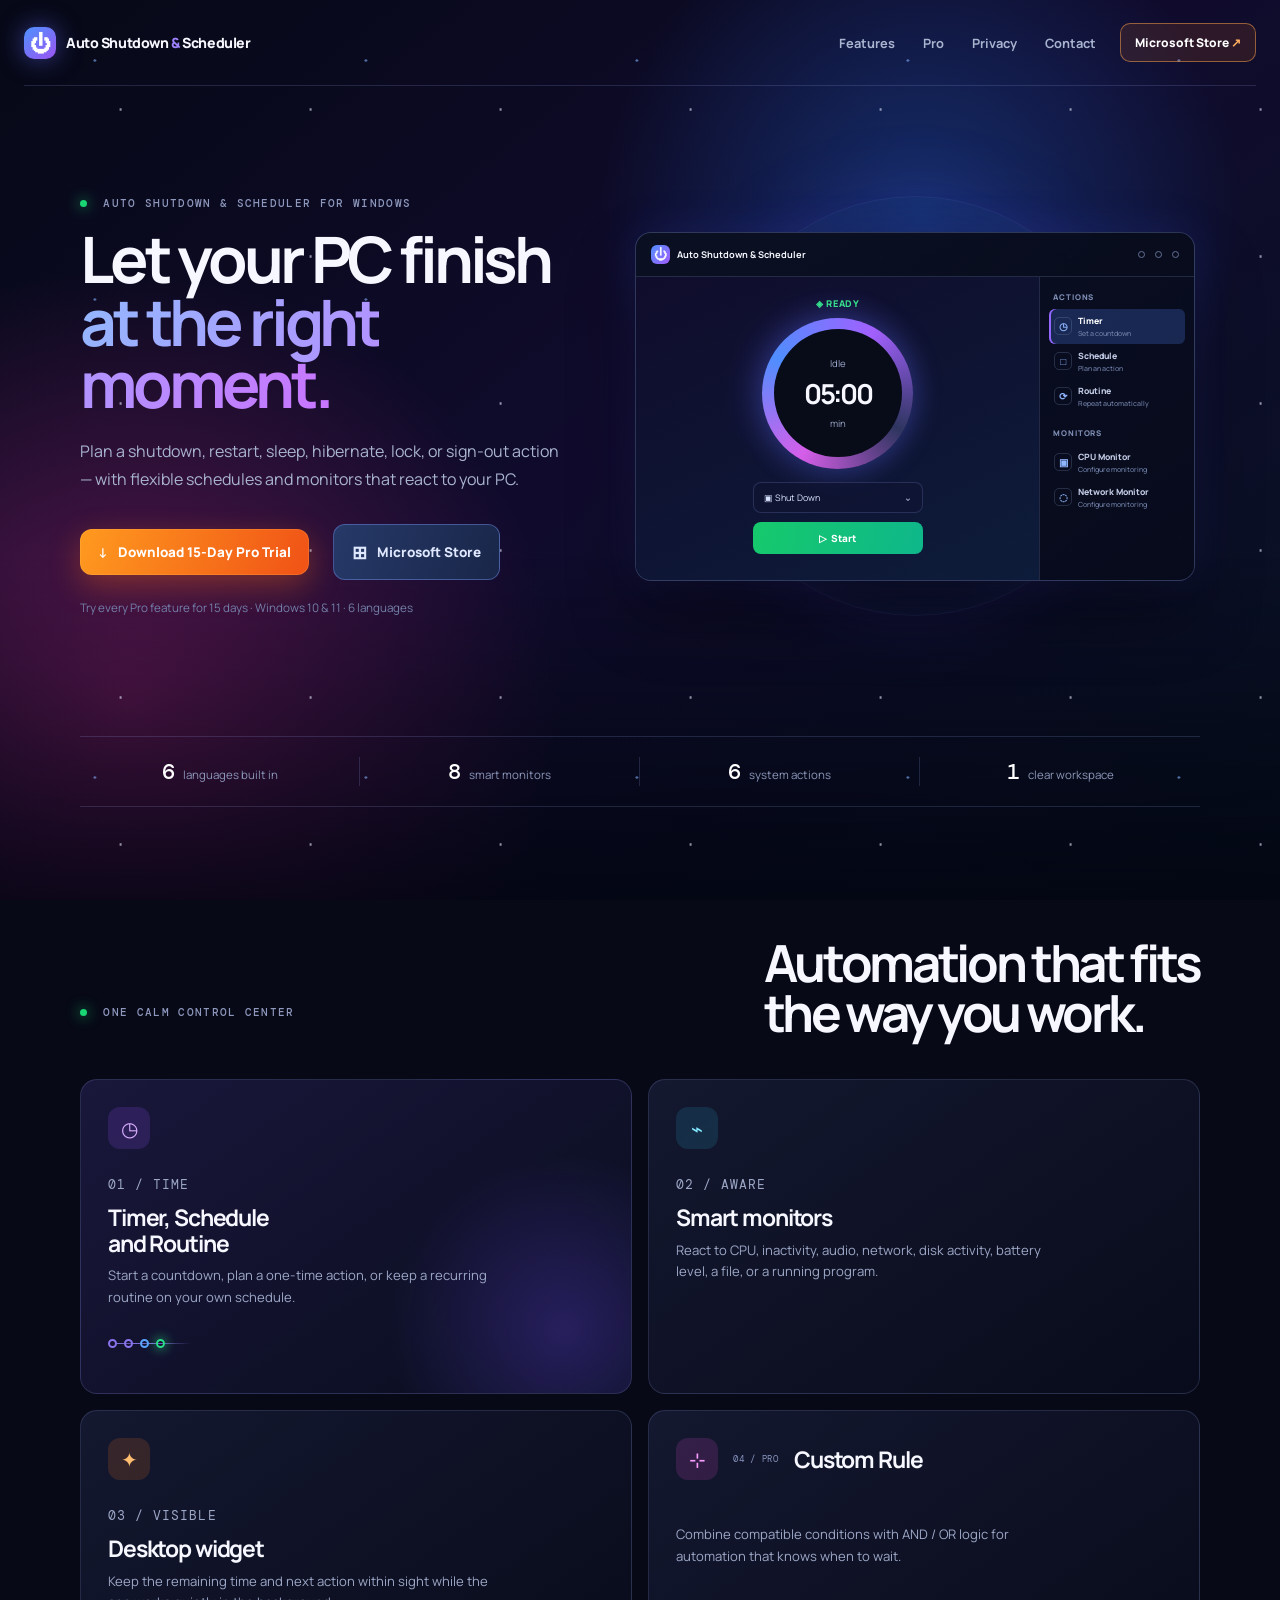
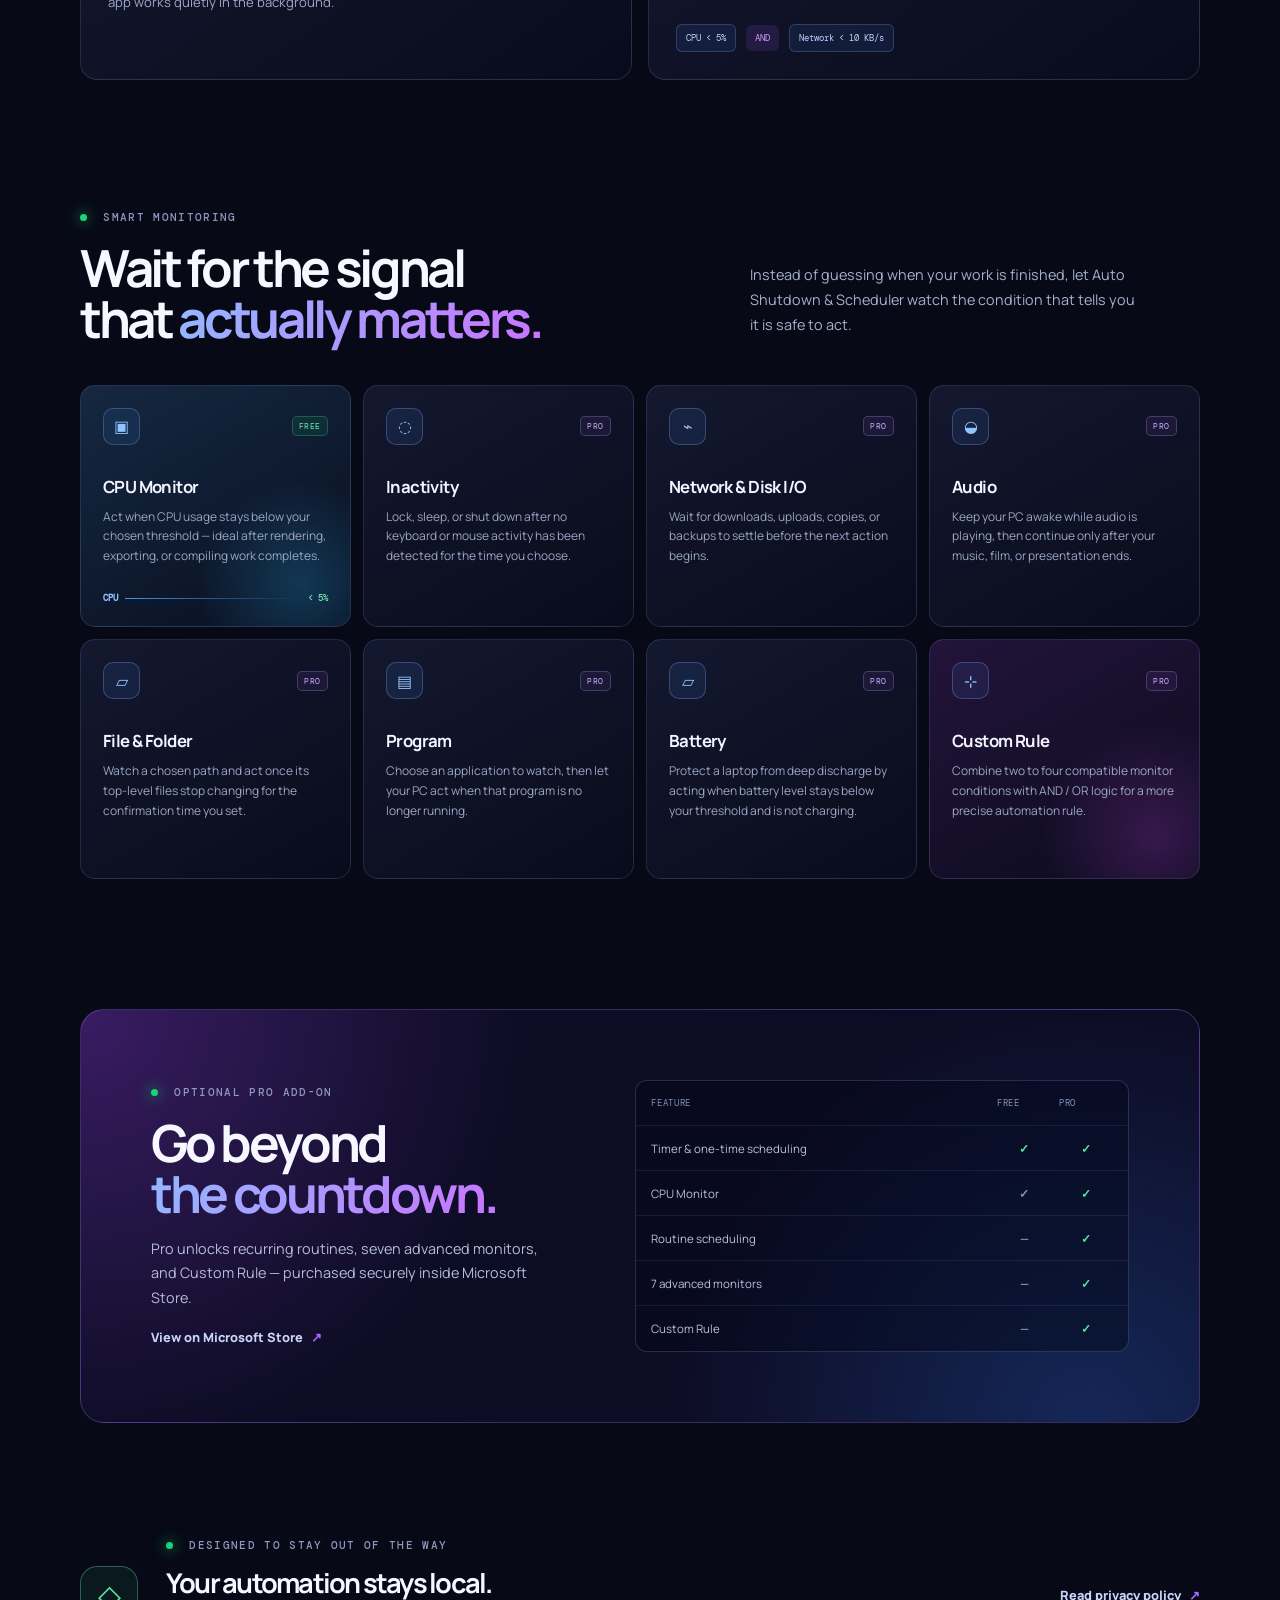
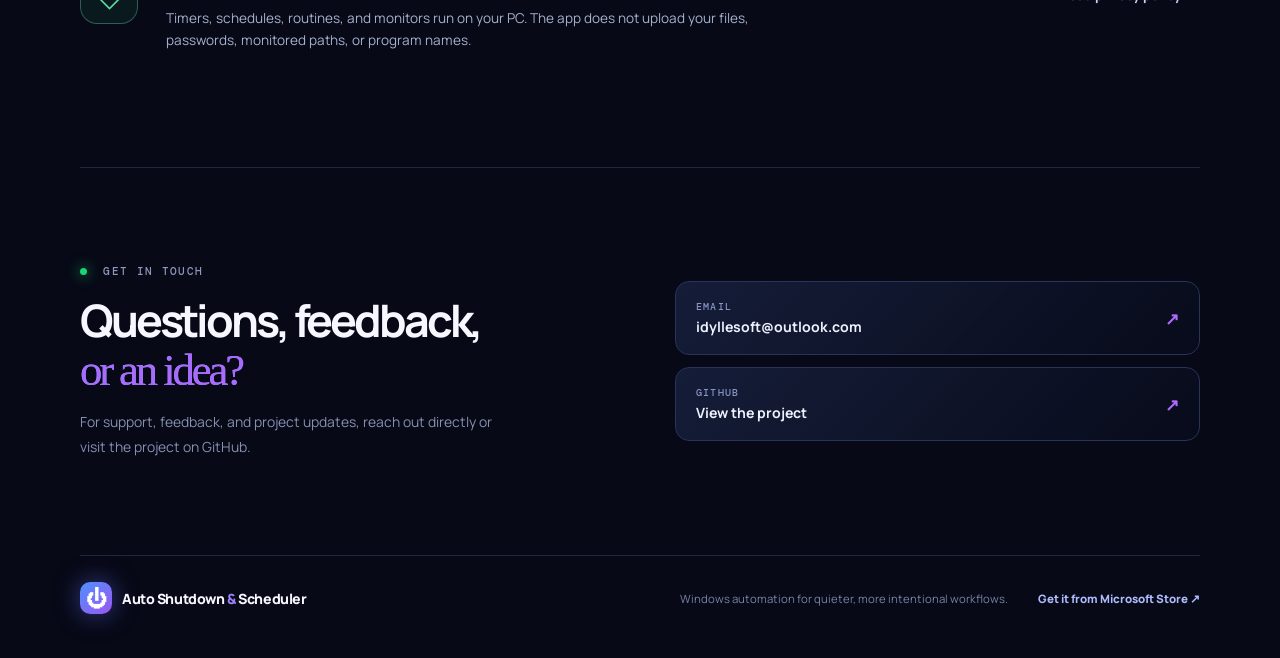
==== docs/index.html @ 1f7bfab1 "Add files via upload" ====
<!doctype html>
<html lang="en">
  <head>
    <meta charset="UTF-8" />
    <meta name="viewport" content="width=device-width, initial-scale=1.0" />
    <meta name="google-site-verification" content="T6RJTB5QpoWvB7gM2WMqPop8pUNdI6C480_Qa3Hides" />
    <meta name="description" content="Schedule shutdown, restart, sleep, hibernate, lock, and sign-out on Windows 10 and 11. Use timers, recurring schedules, smart monitors, and a 15-day Pro trial." />
    <meta name="robots" content="index, follow, max-image-preview:large" />
    <meta name="theme-color" content="#070916" />
    <link rel="canonical" href="https://idyllesoft.github.io/Smart-Auto-Shutdown-Scheduler-for-Windows/" />
    <meta property="og:type" content="website" />
    <meta property="og:url" content="https://idyllesoft.github.io/Smart-Auto-Shutdown-Scheduler-for-Windows/" />
    <meta property="og:site_name" content="Auto Shutdown &amp; Scheduler" />
    <meta property="og:title" content="Auto Shutdown &amp; Scheduler for Windows" />
    <meta property="og:description" content="Timers, schedules, smart monitors, and a desktop countdown widget for Windows 10 and 11." />
    <meta name="twitter:card" content="summary" />
    <meta name="twitter:title" content="Auto Shutdown &amp; Scheduler for Windows" />
    <meta name="twitter:description" content="Timers, schedules, smart monitors, and a desktop countdown widget for Windows 10 and 11." />
    <title>Auto Shutdown &amp; Scheduler for Windows | Shutdown Timer &amp; PC Automation</title>
    <link rel="preconnect" href="https://fonts.googleapis.com" />
    <link rel="preconnect" href="https://fonts.gstatic.com" crossorigin />
    <link href="https://fonts.googleapis.com/css2?family=DM+Mono:wght@400;500&family=Manrope:wght@400;500;600;700;800&display=swap" rel="stylesheet" />
    <link rel="stylesheet" href="styles.css?v=20260904-6" />
    <script type="application/ld+json">
      {
        "@context": "https://schema.org",
        "@type": "SoftwareApplication",
        "name": "Auto Shutdown & Scheduler",
        "applicationCategory": "UtilitiesApplication",
        "operatingSystem": "Windows 10, Windows 11",
        "description": "A Windows automation app for scheduling shutdown, restart, sleep, hibernate, lock, and sign-out with timers, schedules, routines, and smart monitors.",
        "url": "https://idyllesoft.github.io/Smart-Auto-Shutdown-Scheduler-for-Windows/",
        "downloadUrl": "https://apps.microsoft.com/detail/9N622WG5KQGD",
        "offers": {
          "@type": "Offer",
          "price": "0",
          "priceCurrency": "USD",
          "availability": "https://schema.org/InStock"
        },
        "featureList": [
          "Countdown timer and one-time schedules",
          "Recurring routines",
          "CPU, inactivity, audio, network, disk, file, program, and battery monitors",
          "Custom AND/OR automation rules",
          "Desktop countdown widget"
        ]
      }
    </script>
  </head>
  <body>
    <div class="sky" aria-hidden="true"></div>
    <header class="site-header">
      <a class="brand" href="#top" aria-label="Auto Shutdown & Scheduler home">
        <span class="brand-mark">⏻</span>
        <span>Auto Shutdown <em>&amp;</em> Scheduler</span>
      </a>
      <nav aria-label="Primary navigation">
        <a href="#features">Features</a>
        <a href="#pro">Pro</a>
        <a href="#privacy">Privacy</a>
        <a href="#contact">Contact</a>
      </nav>
      <a class="header-store" href="https://apps.microsoft.com/detail/9N622WG5KQGD">Microsoft Store <span>↗</span></a>
    </header>

    <main id="top">
      <section class="hero section-wrap">
        <div class="hero-copy">
          <p class="eyebrow"><span></span> AUTO SHUTDOWN &amp; SCHEDULER FOR WINDOWS</p>
          <h1>Let your PC finish<br /><i>at the right moment.</i></h1>
          <p class="hero-lede">Plan a shutdown, restart, sleep, hibernate, lock, or sign-out action — with flexible schedules and monitors that react to your PC.</p>
          <div class="hero-actions">
            <a class="button button-trial" href="https://github.com/IdylleSoft/Smart-Auto-Shutdown-Scheduler-for-Windows/releases/download/Trial/Smart-Auto-Shutdown-Scheduler-Trial-Setup.exe"><b>↓</b> Download 15-Day Pro Trial</a>
            <a class="button button-store" href="https://apps.microsoft.com/detail/9N622WG5KQGD"><b>⊞</b> Microsoft Store</a>
          </div>
          <p class="microcopy">Try every Pro feature for 15 days · Windows 10 &amp; 11 · 6 languages</p>
        </div>

        <div class="product-stage" aria-label="Application preview">
          <div class="orbit orbit-one"></div>
          <div class="orbit orbit-two"></div>
          <div class="app-window">
            <div class="window-topbar">
              <div class="window-brand"><span>⏻</span><b>Auto Shutdown &amp; Scheduler</b></div>
              <div class="window-controls"><i></i><i></i><i></i></div>
            </div>
            <div class="app-content">
              <div class="app-main">
                <p class="app-state">◈ READY</p>
                <div class="timer-ring">
                  <div>
                    <span>Idle</span>
                    <strong>05:00</strong>
                    <small>min</small>
                  </div>
                </div>
                <div class="timer-select"><span>▣ Shut Down</span><b>⌄</b></div>
                <button class="start-button" type="button">▷&nbsp; Start</button>
              </div>
              <aside class="app-side">
                <p>ACTIONS</p>
                <div class="side-item active"><b>◷</b><span>Timer<small>Set a countdown</small></span></div>
                <div class="side-item"><b>□</b><span>Schedule<small>Plan an action</small></span></div>
                <div class="side-item"><b>⟳</b><span>Routine<small>Repeat automatically</small></span></div>
                <p class="monitor-label">MONITORS</p>
                <div class="side-item"><b>▣</b><span>CPU Monitor<small>Configure monitoring</small></span></div>
                <div class="side-item"><b>◌</b><span>Network Monitor<small>Configure monitoring</small></span></div>
              </aside>
            </div>
          </div>
        </div>
      </section>

      <section class="trust-row section-wrap" aria-label="Product highlights">
        <div><b>6</b><span>languages built in</span></div>
        <div><b>8</b><span>smart monitors</span></div>
        <div><b>6</b><span>system actions</span></div>
        <div><b>1</b><span>clear workspace</span></div>
      </section>

      <section id="features" class="features section-wrap">
        <div class="section-heading">
          <p class="eyebrow"><span></span> ONE CALM CONTROL CENTER</p>
          <h2>Automation that fits<br />the way you work.</h2>
        </div>
        <div class="feature-grid">
          <article class="feature-card feature-wide">
            <div class="feature-icon violet">◷</div>
            <p class="card-index">01 / TIME</p>
            <h3>Timer, Schedule<br />and Routine</h3>
            <p>Start a countdown, plan a one-time action, or keep a recurring routine on your own schedule.</p>
            <div class="mini-timeline"><i></i><i></i><i></i><i></i></div>
          </article>
          <article class="feature-card">
            <div class="feature-icon cyan">⌁</div>
            <p class="card-index">02 / AWARE</p>
            <h3>Smart monitors</h3>
            <p>React to CPU, inactivity, audio, network, disk activity, battery level, a file, or a running program.</p>
          </article>
          <article class="feature-card">
            <div class="feature-icon orange">✦</div>
            <p class="card-index">03 / VISIBLE</p>
            <h3>Desktop widget</h3>
            <p>Keep the remaining time and next action within sight while the app works quietly in the background.</p>
          </article>
          <article class="feature-card feature-rule">
            <div>
              <div class="feature-icon pink">⊹</div>
              <p class="card-index">04 / PRO</p>
              <h3>Custom Rule</h3>
            </div>
            <p>Combine compatible conditions with AND / OR logic for automation that knows when to wait.</p>
            <div class="logic-line"><span>CPU &lt; 5%</span><b>AND</b><span>Network &lt; 10 KB/s</span></div>
          </article>
        </div>
      </section>

      <section class="monitor-section section-wrap">
        <div class="monitor-heading">
          <div>
            <p class="eyebrow"><span></span> SMART MONITORING</p>
            <h2>Wait for the signal<br />that <i>actually matters.</i></h2>
          </div>
          <p>Instead of guessing when your work is finished, let Auto Shutdown &amp; Scheduler watch the condition that tells you it is safe to act.</p>
        </div>
        <div class="monitor-grid">
          <article class="monitor-card cpu-card">
            <div class="monitor-card-top"><span class="monitor-icon">▣</span><span class="availability free">FREE</span></div>
            <h3>CPU Monitor</h3>
            <p>Act when CPU usage stays below your chosen threshold — ideal after rendering, exporting, or compiling work completes.</p>
            <div class="metric-line"><b>CPU</b><span></span><strong>&lt; 5%</strong></div>
          </article>
          <article class="monitor-card">
            <div class="monitor-card-top"><span class="monitor-icon">◌</span><span class="availability">PRO</span></div>
            <h3>Inactivity</h3>
            <p>Lock, sleep, or shut down after no keyboard or mouse activity has been detected for the time you choose.</p>
          </article>
          <article class="monitor-card">
            <div class="monitor-card-top"><span class="monitor-icon">⌁</span><span class="availability">PRO</span></div>
            <h3>Network &amp; Disk I/O</h3>
            <p>Wait for downloads, uploads, copies, or backups to settle before the next action begins.</p>
          </article>
          <article class="monitor-card">
            <div class="monitor-card-top"><span class="monitor-icon">◒</span><span class="availability">PRO</span></div>
            <h3>Audio</h3>
            <p>Keep your PC awake while audio is playing, then continue only after your music, film, or presentation ends.</p>
          </article>
          <article class="monitor-card">
            <div class="monitor-card-top"><span class="monitor-icon">▱</span><span class="availability">PRO</span></div>
            <h3>File &amp; Folder</h3>
            <p>Watch a chosen path and act once its top-level files stop changing for the confirmation time you set.</p>
          </article>
          <article class="monitor-card">
            <div class="monitor-card-top"><span class="monitor-icon">▤</span><span class="availability">PRO</span></div>
            <h3>Program</h3>
            <p>Choose an application to watch, then let your PC act when that program is no longer running.</p>
          </article>
          <article class="monitor-card">
            <div class="monitor-card-top"><span class="monitor-icon">▱</span><span class="availability">PRO</span></div>
            <h3>Battery</h3>
            <p>Protect a laptop from deep discharge by acting when battery level stays below your threshold and is not charging.</p>
          </article>
          <article class="monitor-card rule-monitor-card">
            <div class="monitor-card-top"><span class="monitor-icon">⊹</span><span class="availability">PRO</span></div>
            <h3>Custom Rule</h3>
            <p>Combine two to four compatible monitor conditions with AND / OR logic for a more precise automation rule.</p>
          </article>
        </div>
      </section>

      <section id="pro" class="pro-section section-wrap">
        <div class="pro-copy">
          <p class="eyebrow"><span></span> OPTIONAL PRO ADD-ON</p>
          <h2>Go beyond<br /><i>the countdown.</i></h2>
          <p>Pro unlocks recurring routines, seven advanced monitors, and Custom Rule — purchased securely inside Microsoft Store.</p>
          <a class="text-link" href="https://apps.microsoft.com/detail/9N622WG5KQGD">View on Microsoft Store <span>↗</span></a>
        </div>
        <div class="comparison-card">
          <div class="comparison-head"><span>FEATURE</span><span>FREE</span><span>PRO</span></div>
          <div><span>Timer &amp; one-time scheduling</span><b>✓</b><b>✓</b></div>
          <div><span>CPU Monitor</span><b>✓</b><b>✓</b></div>
          <div><span>Routine scheduling</span><b>—</b><b>✓</b></div>
          <div><span>7 advanced monitors</span><b>—</b><b>✓</b></div>
          <div><span>Custom Rule</span><b>—</b><b>✓</b></div>
        </div>
      </section>

      <section id="privacy" class="privacy section-wrap">
        <div class="privacy-icon">◇</div>
        <div>
          <p class="eyebrow"><span></span> DESIGNED TO STAY OUT OF THE WAY</p>
          <h2>Your automation stays local.</h2>
          <p>Timers, schedules, routines, and monitors run on your PC. The app does not upload your files, passwords, monitored paths, or program names.</p>
        </div>
        <a class="text-link" href="https://idyllesoft.github.io/IdylleSoft-Privacy/Shutdown&amp;Scheduler_privacy-policy.html">Read privacy policy <span>↗</span></a>
      </section>

      <section id="contact" class="contact-section section-wrap">
        <div>
          <p class="eyebrow"><span></span> GET IN TOUCH</p>
          <h2>Questions, feedback,<br /><i>or an idea?</i></h2>
          <p>For support, feedback, and project updates, reach out directly or visit the project on GitHub.</p>
        </div>
        <div class="contact-links">
          <a href="mailto:idyllesoft@outlook.com"><span>EMAIL</span><strong>idyllesoft@outlook.com</strong><b>↗</b></a>
          <a href="https://github.com/idyllesoft/Smart-Auto-Shutdown-Scheduler-for-Windows" target="_blank" rel="noreferrer"><span>GITHUB</span><strong>View the project</strong><b>↗</b></a>
        </div>
      </section>
    </main>

    <footer class="site-footer section-wrap">
      <a class="brand" href="#top"><span class="brand-mark">⏻</span><span>Auto Shutdown <em>&amp;</em> Scheduler</span></a>
      <p>Windows automation for quieter, more intentional workflows.</p>
      <a href="https://apps.microsoft.com/detail/9N622WG5KQGD">Get it from Microsoft Store ↗</a>
    </footer>
  </body>
</html>
---- docs/styles.css ----
:root {
  --ink: #070916;
  --panel: rgba(17, 23, 43, .78);
  --line: rgba(167, 184, 255, .17);
  --text: #f6f7ff;
  --muted: #a9b4d0;
  --blue: #4b8cff;
  --violet: #9e58ff;
  --orange: #ff7b13;
  --green: #19d573;
}

* { box-sizing: border-box; }
html { scroll-behavior: smooth; }
body {
  min-width: 320px;
  margin: 0;
  overflow-x: hidden;
  color: var(--text);
  background: var(--ink);
  font-family: Manrope, Arial, sans-serif;
}

.sky, .sky::before, .sky::after { position: fixed; inset: 0; pointer-events: none; }
.sky { z-index: -2; background: radial-gradient(circle at 72% 24%, #152e6c 0, transparent 28%), radial-gradient(circle at 10% 78%, #5a174f 0, transparent 32%), linear-gradient(142deg, #070918 4%, #100b2d 49%, #071221 100%); }
.sky::before { content: ""; opacity: .6; background-image: radial-gradient(circle, #e8ecff 0 1px, transparent 1.5px), radial-gradient(circle, #84b2ff 0 1px, transparent 1.5px); background-position: 2vw 4vh, 18vw 20vh; background-size: 190px 147px, 271px 239px; }
.sky::after { content: ""; z-index: -1; background: linear-gradient(180deg, transparent 62%, rgba(2, 4, 15, .78) 100%); }

.section-wrap { width: min(1120px, calc(100% - 48px)); margin-inline: auto; }
.site-header { width: min(1250px, calc(100% - 48px)); height: 86px; margin: auto; display: flex; align-items: center; justify-content: space-between; gap: 24px; border-bottom: 1px solid var(--line); }
.brand { display: inline-flex; align-items: center; gap: 10px; color: var(--text); text-decoration: none; font-size: .88rem; font-weight: 800; letter-spacing: -.03em; white-space: nowrap; }
.brand em { color: #9f82ff; font-style: normal; }
.brand-mark { display: grid; width: 32px; height: 32px; place-items: center; border-radius: 10px; font-size: 1.3rem; color: white; background: linear-gradient(140deg, #4e91ff, #9b55f2); box-shadow: 0 0 24px rgba(104, 109, 255, .5); }
nav { display: flex; gap: 28px; margin-left: auto; }
nav a { color: var(--muted); text-decoration: none; font-size: .8rem; font-weight: 700; }
nav a:hover { color: var(--text); }
.header-store { padding: 10px 14px; color: #fff; border: 1px solid rgba(255, 166, 74, .5); border-radius: 10px; background: rgba(255, 123, 19, .12); text-decoration: none; font-size: .75rem; font-weight: 800; }
.header-store span { color: #ffae61; }

.hero { min-height: 650px; display: grid; grid-template-columns: 1fr 1.12fr; align-items: center; gap: 42px; padding: 72px 0 82px; }
.eyebrow { margin: 0 0 18px; color: #8e98bd; font-family: "DM Mono", monospace; font-size: .69rem; font-weight: 500; letter-spacing: .12em; }
.eyebrow span { display: inline-block; width: 7px; height: 7px; margin-right: 8px; border-radius: 50%; background: var(--green); box-shadow: 0 0 14px var(--green); }
h1, h2, h3, p { margin-top: 0; }
h1, h2 { margin-bottom: 21px; font-size: clamp(2.7rem, 5vw, 4.65rem); line-height: .98; letter-spacing: -.065em; }
h1 i, h2 i { background: linear-gradient(115deg, #93b8ff, #c974ff); -webkit-background-clip: text; color: transparent; font-style: normal; }
.hero-lede { max-width: 480px; color: var(--muted); font-size: 1rem; line-height: 1.75; }
.hero-actions { display: flex; align-items: center; gap: 24px; margin-top: 31px; }
.button { display: inline-flex; align-items: center; gap: 10px; padding: 14px 18px; border-radius: 12px; text-decoration: none; font-size: .84rem; font-weight: 800; transition: transform .2s ease, box-shadow .2s ease; }
.button-store { color: #dfe8ff; border: 1px solid rgba(126, 157, 255, .4); background: linear-gradient(110deg, #263968, #192649); }
.button-store:hover { transform: translateY(-2px); box-shadow: 0 14px 35px rgba(74, 111, 230, .28); }
.button-trial { color: #fff; background: linear-gradient(110deg, #ff9a1f, #f05216); box-shadow: 0 10px 30px rgba(255, 105, 14, .34), 0 0 0 1px rgba(255, 198, 98, .18) inset; }
.button-trial:hover { transform: translateY(-2px); box-shadow: 0 15px 40px rgba(255, 99, 12, .48), 0 0 22px rgba(255, 173, 43, .25); }
.button-store b { font-size: 1.15rem; }
.text-link { color: #cad4fb; text-decoration: none; font-size: .8rem; font-weight: 800; }
.text-link span { display: inline-block; margin-left: 5px; color: #a76bff; transition: transform .2s ease; }.text-link:hover span { transform: translate(3px, 2px); }
.microcopy { margin: 20px 0 0; color: #7480a9; font-size: .73rem; }

.product-stage { position: relative; min-height: 430px; display: grid; place-items: center; }
.orbit { position: absolute; width: 420px; height: 420px; border: 1px solid rgba(123, 121, 255, .15); border-radius: 50%; }.orbit-one { box-shadow: inset 0 0 70px rgba(92, 131, 255, .12), 0 0 80px rgba(86, 69, 225, .16); }.orbit-two { width: 330px; height: 330px; border-color: rgba(213, 96, 255, .13); transform: rotate(45deg); }
.app-window { position: relative; z-index: 1; width: min(100%, 560px); overflow: hidden; border: 1px solid rgba(153, 174, 255, .25); border-radius: 16px; background: linear-gradient(145deg, rgba(18, 24, 48, .97), rgba(8, 12, 28, .94)); box-shadow: 0 34px 65px rgba(0,0,0,.42), 0 0 45px rgba(79, 94, 255, .16); }
.window-topbar { height: 44px; display: flex; align-items: center; justify-content: space-between; padding: 0 15px; border-bottom: 1px solid var(--line); background: rgba(4, 7, 19, .45); }.window-brand { display: flex; align-items: center; gap: 7px; font-size: .58rem; }.window-brand span { display: grid; place-items: center; width: 19px; height: 19px; border-radius: 6px; background: linear-gradient(130deg, #518fff, #a25cff); font-size: .85rem; }.window-controls { display: flex; gap: 10px; }.window-controls i { width: 7px; height: 7px; border: 1px solid #647095; border-radius: 50%; }
.app-content { display: grid; grid-template-columns: 1fr 155px; min-height: 303px; }.app-main { position: relative; display: flex; flex-direction: column; align-items: center; padding: 20px; background: radial-gradient(circle at 48% 37%, rgba(76, 76, 192, .32), transparent 37%), linear-gradient(155deg, #100c2c, #0d1c3a); }.app-state { margin-bottom: 8px; color: #36e889; font-size: .58rem; font-weight: 800; letter-spacing: .07em; }.timer-ring { display: grid; width: 151px; height: 151px; place-items: center; border-radius: 50%; background: conic-gradient(from 210deg, #d55ee9, #4f8eff, #a260ff, #2e355f, #d55ee9); box-shadow: 0 0 29px rgba(92, 108, 255, .36); }.timer-ring > div { display: flex; width: 128px; height: 128px; flex-direction: column; align-items: center; justify-content: center; border-radius: 50%; background: #080b18; }.timer-ring span, .timer-ring small { color: #9ca8c9; font-size: .6rem; }.timer-ring strong { margin: 5px 0; font-size: 1.72rem; letter-spacing: -.08em; }.timer-select { width: 170px; display: flex; justify-content: space-between; margin-top: 13px; padding: 8px 10px; border: 1px solid rgba(155, 173, 255, .18); border-radius: 8px; color: #d9e4ff; background: rgba(16, 20, 51, .72); font-size: .56rem; }.timer-select b { color: #8f99bc; }.start-button { width: 170px; margin-top: 9px; padding: 9px; border: 0; border-radius: 8px; color: white; background: linear-gradient(100deg, #16c96c, #0fb78a); font: 800 .62rem Manrope; }
.app-side { padding: 15px 9px; border-left: 1px solid var(--line); background: rgba(8, 11, 27, .6); }.app-side > p { margin: 0 4px 7px; color: #8190b7; font-size: .49rem; font-weight: 800; letter-spacing: .11em; }.side-item { display: flex; align-items: center; gap: 6px; padding: 6px 5px; border-radius: 6px; color: #c2cbe6; font-size: .54rem; }.side-item.active { color: #fff; background: rgba(62, 105, 198, .31); box-shadow: inset 2px 0 #9366ff; }.side-item > b { display: grid; width: 18px; height: 18px; place-items: center; border: 1px solid rgba(145, 162, 208, .22); border-radius: 5px; color: #8eb5ff; font-size: .62rem; }.side-item span { display: flex; flex-direction: column; font-weight: 800; }.side-item small { margin-top: 1px; color: #7080a8; font-size: .44rem; font-weight: 500; }.monitor-label { margin-top: 14px !important; }

.trust-row { display: grid; grid-template-columns: repeat(4, 1fr); padding: 20px 0; border-block: 1px solid var(--line); }.trust-row div { display: flex; align-items: baseline; justify-content: center; gap: 8px; border-right: 1px solid var(--line); }.trust-row div:last-child { border: 0; }.trust-row b { color: #fff; font: 500 1.4rem "DM Mono"; }.trust-row span { color: #8c97b9; font-size: .72rem; }

.features { padding: 130px 0; }.section-heading { display: flex; align-items: end; justify-content: space-between; margin-bottom: 42px; }.section-heading h2 { margin: 0; font-size: clamp(2.3rem, 4vw, 3.75rem); }.feature-grid { display: grid; grid-template-columns: repeat(2, 1fr); gap: 16px; }.feature-card { min-height: 270px; padding: 27px; border: 1px solid var(--line); border-radius: 17px; background: linear-gradient(145deg, rgba(25, 29, 56, .77), rgba(10, 13, 30, .62)); }.feature-wide { min-height: 315px; background: radial-gradient(circle at 88% 80%, rgba(89, 65, 207, .34), transparent 32%), linear-gradient(145deg, rgba(28, 25, 64, .89), rgba(11, 15, 34, .7)); }.feature-icon { display: grid; width: 42px; height: 42px; place-items: center; margin-bottom: 25px; border-radius: 12px; font-size: 1.22rem; }.violet { color: #d9b0ff; background: rgba(156, 82, 255, .17); }.cyan { color: #82e9ff; background: rgba(44, 199, 240, .13); }.orange { color: #ffbd70; background: rgba(255, 125, 30, .15); }.pink { color: #f99cff; background: rgba(235, 80, 214, .15); }.card-index { margin-bottom: 9px; color: #8694bd; font: .58rem "DM Mono"; letter-spacing: .08em; }.feature-card h3 { margin-bottom: 9px; font-size: 1.43rem; line-height: 1.12; letter-spacing: -.05em; }.feature-card > p { max-width: 390px; color: #9da8c7; font-size: .82rem; line-height: 1.65; }.mini-timeline { display: flex; align-items: center; gap: 7px; margin-top: 30px; }.mini-timeline i { display: block; width: 9px; height: 9px; border: 2px solid #8a74ed; border-radius: 50%; }.mini-timeline i:not(:last-child)::after { display: block; width: 42px; height: 1px; margin-left: 7px; margin-top: 2px; background: linear-gradient(90deg, #7f72de, transparent); content: ""; }.mini-timeline i:nth-child(3) { border-color: #5aa3ff; }.mini-timeline i:last-child { border-color: #29df8a; box-shadow: 0 0 12px #29df8a; }.feature-rule { min-height: 222px; display: flex; flex-direction: column; justify-content: space-between; }.feature-rule > div:first-child { display: flex; align-items: center; gap: 15px; }.feature-rule .feature-icon { margin: 0; }.feature-rule .card-index, .feature-rule h3 { margin: 0; }.logic-line { display: flex; gap: 10px; flex-wrap: wrap; align-items: center; }.logic-line span, .logic-line b { padding: 7px 9px; border-radius: 6px; font: .55rem "DM Mono"; }.logic-line span { border: 1px solid rgba(132, 178, 255, .24); color: #b9d4ff; background: rgba(47, 84, 154, .18); }.logic-line b { color: #cc9eff; background: rgba(137, 74, 207, .17); }

.monitor-section { padding: 0 0 130px; }.monitor-heading { display: grid; grid-template-columns: 1fr .75fr; gap: 70px; align-items: end; margin-bottom: 42px; }.monitor-heading h2 { margin-bottom: 0; font-size: clamp(2.3rem, 4vw, 3.75rem); }.monitor-heading > p { max-width: 390px; margin: 0 0 5px; color: #a7b1cc; font-size: .9rem; line-height: 1.75; }.monitor-grid { display: grid; grid-template-columns: repeat(4, 1fr); gap: 12px; }.monitor-card { min-height: 240px; padding: 22px; border: 1px solid rgba(165, 182, 255, .16); border-radius: 15px; background: linear-gradient(150deg, rgba(25, 31, 58, .72), rgba(10, 13, 30, .62)); transition: border-color .2s ease, transform .2s ease, background .2s ease; }.monitor-card:hover { border-color: rgba(123, 160, 255, .48); transform: translateY(-3px); background: linear-gradient(150deg, rgba(31, 40, 78, .86), rgba(11, 15, 36, .7)); }.cpu-card { background: radial-gradient(circle at 82% 83%, rgba(39, 177, 239, .23), transparent 35%), linear-gradient(150deg, rgba(23, 46, 72, .85), rgba(10, 17, 35, .78)); }.rule-monitor-card { background: radial-gradient(circle at 84% 83%, rgba(204, 71, 235, .21), transparent 38%), linear-gradient(150deg, rgba(45, 23, 69, .76), rgba(12, 12, 32, .75)); }.monitor-card-top { display: flex; align-items: center; justify-content: space-between; margin-bottom: 30px; }.monitor-icon { display: grid; width: 37px; height: 37px; place-items: center; border: 1px solid rgba(143, 180, 255, .28); border-radius: 10px; color: #91c5ff; background: rgba(52, 100, 172, .16); font-size: 1rem; }.availability { padding: 4px 6px; border: 1px solid rgba(190, 157, 255, .26); border-radius: 5px; color: #cfadff; background: rgba(151, 90, 218, .1); font: .49rem "DM Mono"; letter-spacing: .07em; }.availability.free { border-color: rgba(67, 232, 151, .26); color: #72ecae; background: rgba(23, 192, 105, .1); }.monitor-card h3 { margin-bottom: 9px; color: #f2f5ff; font-size: 1.05rem; letter-spacing: -.035em; }.monitor-card p { margin: 0; color: #9ba7c5; font-size: .75rem; line-height: 1.65; }.metric-line { display: flex; align-items: center; gap: 7px; margin-top: 26px; color: #92bfff; font: .56rem "DM Mono"; }.metric-line span { height: 1px; flex: 1; background: linear-gradient(90deg, #3c97ec, transparent); }.metric-line strong { color: #72eeb1; font-weight: 500; }

.pro-section { display: grid; grid-template-columns: .9fr 1.1fr; gap: 80px; align-items: center; padding: 70px 70px; border: 1px solid rgba(185, 147, 255, .25); border-radius: 24px; background: radial-gradient(circle at 0 0, rgba(150, 63, 231, .32), transparent 37%), radial-gradient(circle at 90% 100%, rgba(38, 102, 207, .3), transparent 38%), rgba(17, 15, 44, .72); }.pro-copy h2 { margin-bottom: 19px; font-size: clamp(2.4rem, 4vw, 4rem); }.pro-copy > p:not(.eyebrow) { max-width: 405px; color: #b4bdd7; line-height: 1.7; font-size: .9rem; }.comparison-card { overflow: hidden; border: 1px solid rgba(189, 204, 255, .18); border-radius: 12px; background: rgba(4, 8, 25, .45); }.comparison-card > div { display: grid; grid-template-columns: 1fr 54px 54px; gap: 8px; align-items: center; min-height: 45px; padding: 0 15px; border-bottom: 1px solid rgba(173, 189, 255, .1); color: #b8c2df; font-size: .72rem; }.comparison-card > div:last-child { border: 0; }.comparison-head { color: #8490b9 !important; font: .55rem "DM Mono" !important; letter-spacing: .08em; }.comparison-card b { color: #54e7a0; text-align: center; }.comparison-card b:nth-child(2) { color: #8792b5; }.comparison-card div:nth-child(2) b:nth-child(2) { color: #54e7a0; }

.privacy { display: grid; grid-template-columns: auto 1fr auto; align-items: center; gap: 28px; padding: 115px 0; }.privacy-icon { display: grid; width: 58px; height: 58px; place-items: center; border: 1px solid rgba(116, 224, 182, .35); border-radius: 17px; color: #58e7a2; font-size: 1.9rem; background: rgba(38, 164, 110, .1); }.privacy h2 { margin-bottom: 10px; font-size: 1.7rem; }.privacy p:not(.eyebrow) { max-width: 640px; margin: 0; color: #a6b1cd; font-size: .85rem; line-height: 1.65; }
.contact-section { display: grid; grid-template-columns: 1fr 1fr; align-items: center; gap: 70px; padding: 96px 0; border-top: 1px solid var(--line); }.contact-section h2 { margin: 12px 0 16px; font-size: clamp(1.9rem, 3.5vw, 3.2rem); line-height: 1.08; letter-spacing: -.07em; }.contact-section h2 i { color: #a76bff; font-family: Georgia, serif; font-weight: 400; }.contact-section p:not(.eyebrow) { margin: 0; max-width: 440px; color: #8590b1; line-height: 1.75; font-size: .87rem; }.contact-links { display: grid; gap: 12px; }.contact-links a { display: grid; grid-template-columns: 1fr auto; align-items: center; gap: 4px 18px; padding: 18px 20px; border: 1px solid #28345a; border-radius: 14px; color: #edf2ff; text-decoration: none; background: linear-gradient(135deg, rgba(37, 51, 94, .48), rgba(9, 13, 30, .62)); transition: border-color .2s ease, transform .2s ease, box-shadow .2s ease; }.contact-links a:hover { border-color: #6e72e9; transform: translateY(-2px); box-shadow: 0 12px 28px rgba(54, 76, 180, .18); }.contact-links span { font: 500 .62rem 'DM Mono', monospace; letter-spacing: .12em; color: #8895c7; }.contact-links strong { font-size: .88rem; }.contact-links b { grid-column: 2; grid-row: 1 / span 2; color: #ad6bff; font-size: 1.05rem; }
.site-footer { display: grid; grid-template-columns: 1fr auto auto; align-items: center; gap: 30px; padding: 26px 0 44px; border-top: 1px solid var(--line); }.site-footer p { margin: 0; color: #7783a7; font-size: .71rem; }.site-footer > a:last-child { color: #aebcff; font-size: .72rem; font-weight: 800; text-decoration: none; }

@media (max-width: 850px) { .site-header { height: 70px; }.site-header nav { display: none; }.hero { grid-template-columns: 1fr; padding-top: 72px; }.hero-copy { text-align: center; }.hero-lede { margin-inline: auto; }.hero-actions { justify-content: center; }.product-stage { min-height: 350px; }.trust-row { grid-template-columns: repeat(2, 1fr); gap: 18px 0; }.trust-row div:nth-child(2) { border-right: 0; }.feature-grid { grid-template-columns: 1fr; }.monitor-heading { grid-template-columns: 1fr; gap: 18px; }.monitor-grid { grid-template-columns: repeat(2, 1fr); }.pro-section { grid-template-columns: 1fr; gap: 34px; padding: 44px 30px; }.privacy { grid-template-columns: auto 1fr; }.privacy > .text-link { grid-column: 2; }.contact-section { grid-template-columns: 1fr; gap: 32px; padding: 74px 0; }.site-footer { grid-template-columns: 1fr; gap: 14px; }.site-footer > a:last-child { justify-self: start; } }
@media (max-width: 540px) { .section-wrap, .site-header { width: min(100% - 32px, 1120px); }.header-store { padding: 9px 10px; font-size: .66rem; }.brand { font-size: .74rem; }.brand-mark { width: 28px; height: 28px; }.hero { padding-top: 50px; }.hero-actions { flex-direction: column; gap: 17px; }.app-content { grid-template-columns: 1fr 125px; }.app-side { padding-inline: 6px; }.timer-ring { width: 132px; height: 132px; }.timer-ring > div { width: 111px; height: 111px; }.timer-ring strong { font-size: 1.48rem; }.trust-row span { font-size: .64rem; }.features, .monitor-section { padding-bottom: 86px; }.monitor-grid { grid-template-columns: 1fr; }.privacy { padding: 82px 0; }.privacy-icon { width: 46px; height: 46px; }.privacy .text-link { margin-top: 4px; } }
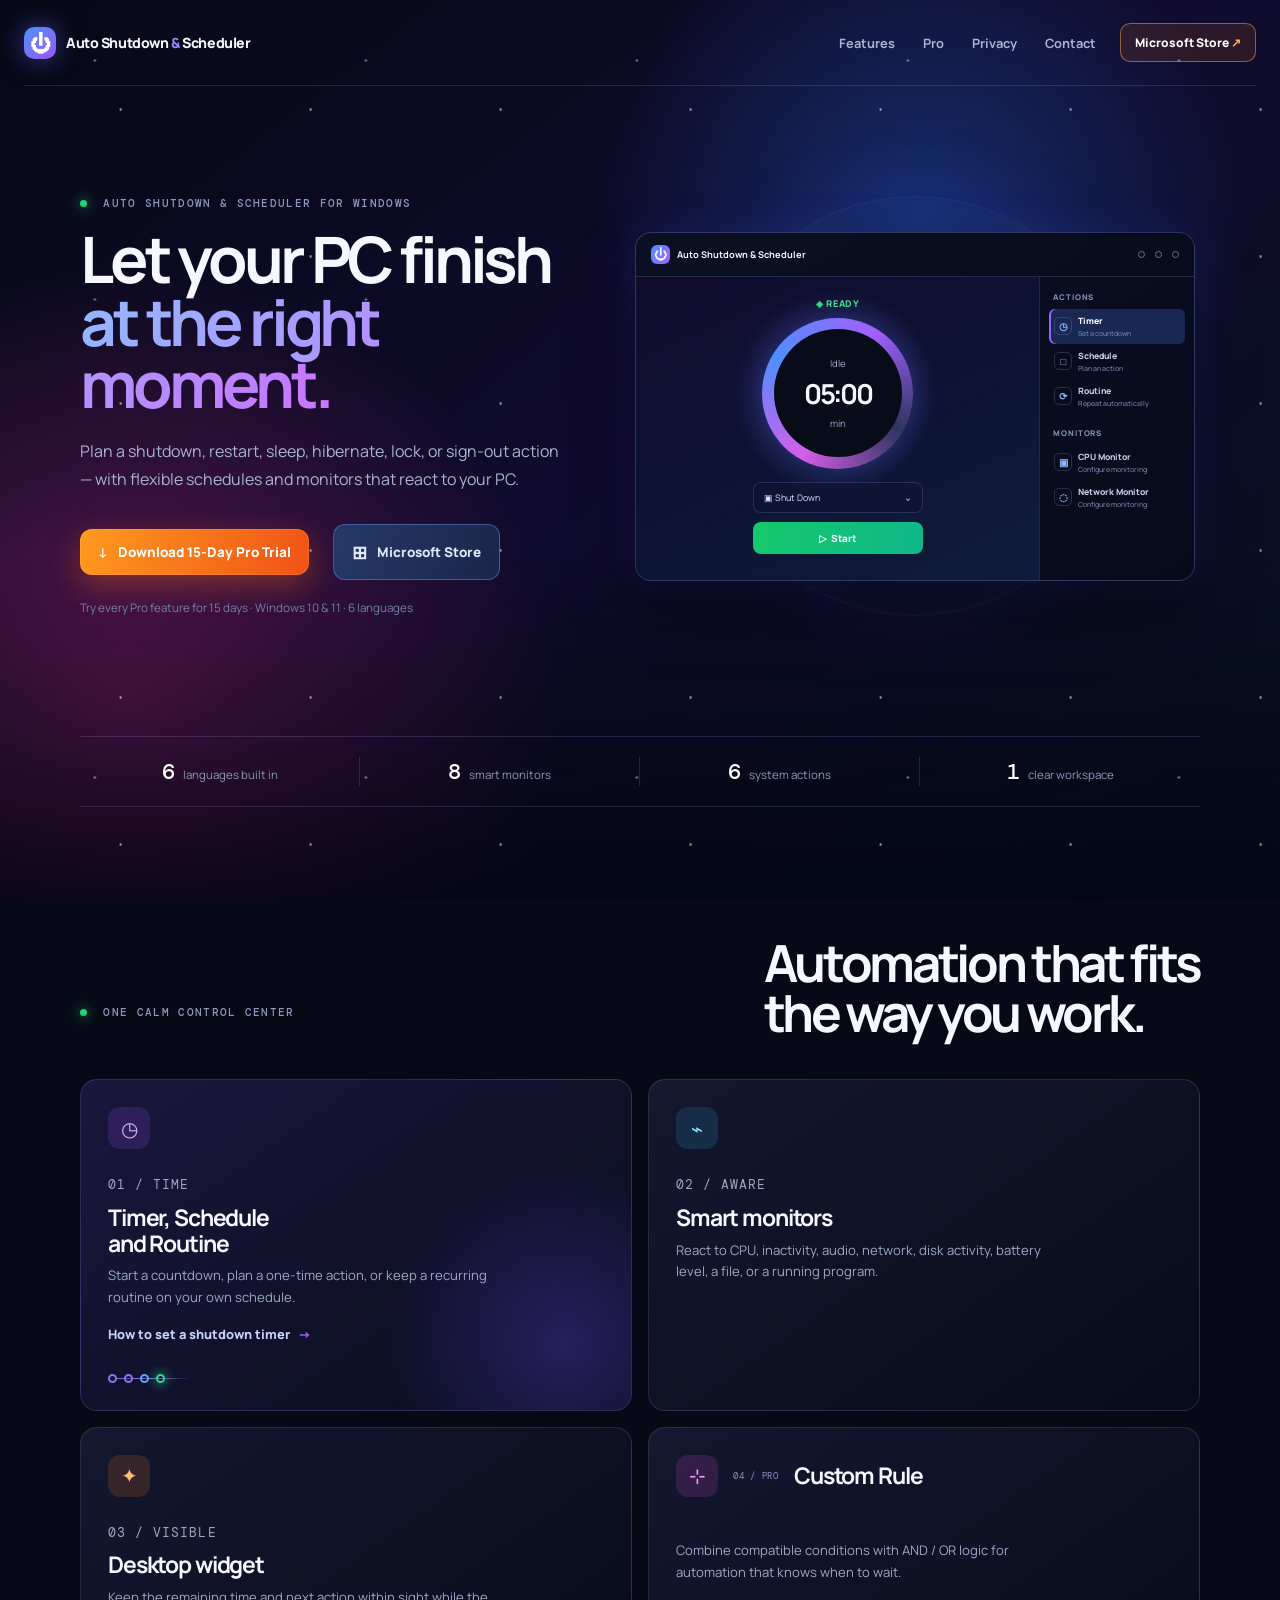
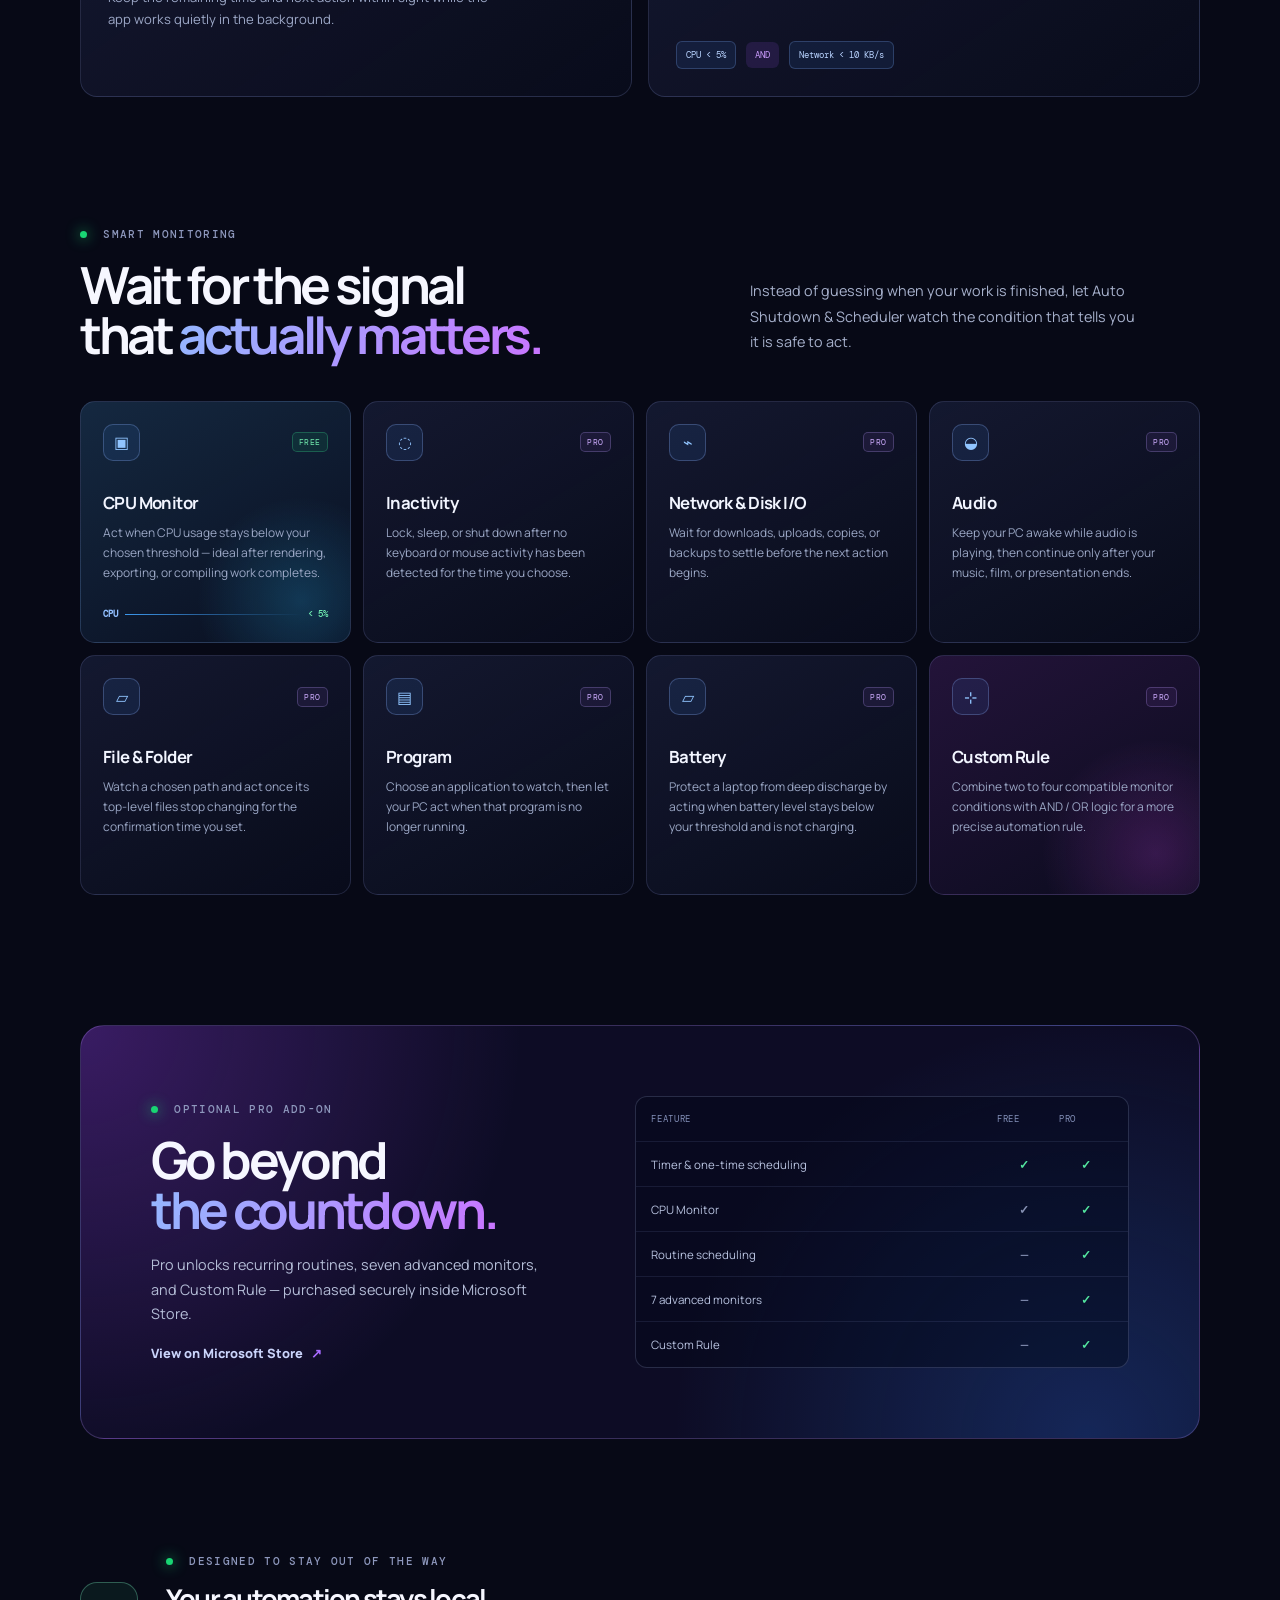
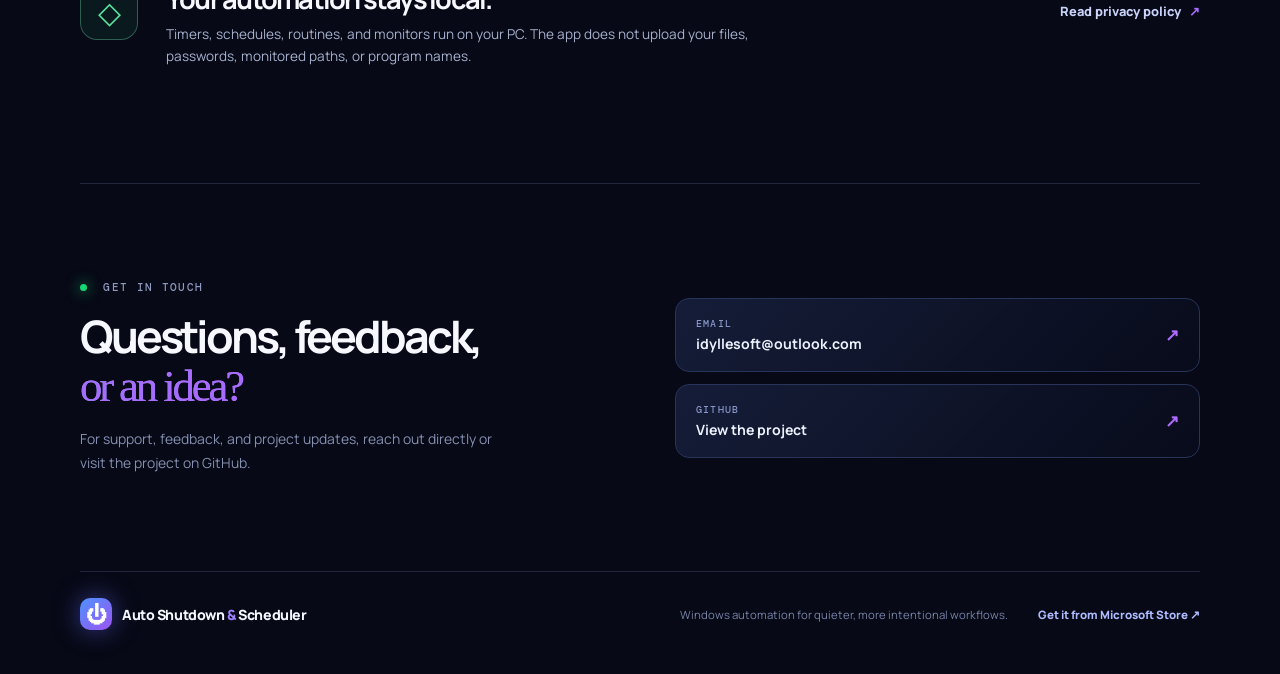
==== commit df104b21: "Add files via upload" ====
--- a/docs/index.html
+++ b/docs/index.html
@@ -7,6 +7,7 @@
     <meta name="description" content="Schedule shutdown, restart, sleep, hibernate, lock, and sign-out on Windows 10 and 11. Use timers, recurring schedules, smart monitors, and a 15-day Pro trial." />
     <meta name="robots" content="index, follow, max-image-preview:large" />
     <meta name="theme-color" content="#070916" />
+    <link rel="icon" href="favicon.ico" sizes="any" />
     <link rel="canonical" href="https://idyllesoft.github.io/Smart-Auto-Shutdown-Scheduler-for-Windows/" />
     <meta property="og:type" content="website" />
     <meta property="og:url" content="https://idyllesoft.github.io/Smart-Auto-Shutdown-Scheduler-for-Windows/" />
@@ -20,7 +21,7 @@
     <link rel="preconnect" href="https://fonts.googleapis.com" />
     <link rel="preconnect" href="https://fonts.gstatic.com" crossorigin />
     <link href="https://fonts.googleapis.com/css2?family=DM+Mono:wght@400;500&family=Manrope:wght@400;500;600;700;800&display=swap" rel="stylesheet" />
-    <link rel="stylesheet" href="styles.css?v=20260904-6" />
+    <link rel="stylesheet" href="styles.css?v=20260906-1" />
     <script type="application/ld+json">
       {
         "@context": "https://schema.org",
@@ -129,6 +130,7 @@
             <p class="card-index">01 / TIME</p>
             <h3>Timer, Schedule<br />and Routine</h3>
             <p>Start a countdown, plan a one-time action, or keep a recurring routine on your own schedule.</p>
+            <a class="text-link" href="shutdown-timer-windows/">How to set a shutdown timer <span>→</span></a>
             <div class="mini-timeline"><i></i><i></i><i></i><i></i></div>
           </article>
           <article class="feature-card">
--- a/docs/styles.css
+++ b/docs/styles.css
@@ -74,5 +74,39 @@
 .contact-section { display: grid; grid-template-columns: 1fr 1fr; align-items: center; gap: 70px; padding: 96px 0; border-top: 1px solid var(--line); }.contact-section h2 { margin: 12px 0 16px; font-size: clamp(1.9rem, 3.5vw, 3.2rem); line-height: 1.08; letter-spacing: -.07em; }.contact-section h2 i { color: #a76bff; font-family: Georgia, serif; font-weight: 400; }.contact-section p:not(.eyebrow) { margin: 0; max-width: 440px; color: #8590b1; line-height: 1.75; font-size: .87rem; }.contact-links { display: grid; gap: 12px; }.contact-links a { display: grid; grid-template-columns: 1fr auto; align-items: center; gap: 4px 18px; padding: 18px 20px; border: 1px solid #28345a; border-radius: 14px; color: #edf2ff; text-decoration: none; background: linear-gradient(135deg, rgba(37, 51, 94, .48), rgba(9, 13, 30, .62)); transition: border-color .2s ease, transform .2s ease, box-shadow .2s ease; }.contact-links a:hover { border-color: #6e72e9; transform: translateY(-2px); box-shadow: 0 12px 28px rgba(54, 76, 180, .18); }.contact-links span { font: 500 .62rem 'DM Mono', monospace; letter-spacing: .12em; color: #8895c7; }.contact-links strong { font-size: .88rem; }.contact-links b { grid-column: 2; grid-row: 1 / span 2; color: #ad6bff; font-size: 1.05rem; }
 .site-footer { display: grid; grid-template-columns: 1fr auto auto; align-items: center; gap: 30px; padding: 26px 0 44px; border-top: 1px solid var(--line); }.site-footer p { margin: 0; color: #7783a7; font-size: .71rem; }.site-footer > a:last-child { color: #aebcff; font-size: .72rem; font-weight: 800; text-decoration: none; }
 
-@media (max-width: 850px) { .site-header { height: 70px; }.site-header nav { display: none; }.hero { grid-template-columns: 1fr; padding-top: 72px; }.hero-copy { text-align: center; }.hero-lede { margin-inline: auto; }.hero-actions { justify-content: center; }.product-stage { min-height: 350px; }.trust-row { grid-template-columns: repeat(2, 1fr); gap: 18px 0; }.trust-row div:nth-child(2) { border-right: 0; }.feature-grid { grid-template-columns: 1fr; }.monitor-heading { grid-template-columns: 1fr; gap: 18px; }.monitor-grid { grid-template-columns: repeat(2, 1fr); }.pro-section { grid-template-columns: 1fr; gap: 34px; padding: 44px 30px; }.privacy { grid-template-columns: auto 1fr; }.privacy > .text-link { grid-column: 2; }.contact-section { grid-template-columns: 1fr; gap: 32px; padding: 74px 0; }.site-footer { grid-template-columns: 1fr; gap: 14px; }.site-footer > a:last-child { justify-self: start; } }
+/* Guide pages */
+.guide-header { height: 76px; }
+.guide-header .back-link { color: var(--muted); text-decoration: none; font-size: .76rem; font-weight: 800; }
+.guide-header .back-link:hover { color: var(--text); }
+.guide-hero { max-width: 800px; padding: 96px 0 58px; text-align: center; }
+.guide-hero .eyebrow { margin-bottom: 20px; }
+.guide-hero h1 { margin-bottom: 22px; font-size: clamp(2.65rem, 6vw, 5.1rem); }
+.guide-lede { max-width: 680px; margin: 0 auto; color: var(--muted); font-size: 1.04rem; line-height: 1.78; }
+.guide-layout { display: grid; grid-template-columns: minmax(0, 1fr) 264px; gap: 54px; align-items: start; padding: 38px 0 105px; }
+.guide-article { min-width: 0; }
+.guide-article h2 { margin: 50px 0 16px; font-size: clamp(1.7rem, 3vw, 2.45rem); line-height: 1.08; letter-spacing: -.055em; }
+.guide-article h2:first-child { margin-top: 0; }
+.guide-article h3 { margin: 27px 0 10px; font-size: 1.08rem; letter-spacing: -.03em; }
+.guide-article p, .guide-article li { color: #b4bed9; font-size: .94rem; line-height: 1.8; }
+.guide-article ul, .guide-article ol { padding-left: 22px; }
+.guide-article li + li { margin-top: 8px; }
+.guide-note { margin: 25px 0; padding: 17px 19px; border: 1px solid rgba(103, 143, 255, .28); border-radius: 13px; color: #c8d7ff; background: linear-gradient(135deg, rgba(39, 64, 126, .35), rgba(19, 23, 53, .62)); font-size: .87rem; line-height: 1.7; }
+.guide-code { margin: 19px 0; padding: 16px 18px; overflow-x: auto; border: 1px solid rgba(155, 174, 255, .19); border-radius: 12px; color: #b9d9ff; background: rgba(4, 8, 23, .68); font: .82rem "DM Mono", monospace; line-height: 1.65; }
+.guide-steps { display: grid; gap: 12px; margin: 22px 0; padding: 0; list-style: none; counter-reset: guide-step; }
+.guide-steps li { position: relative; min-height: 58px; padding: 16px 18px 16px 58px; border: 1px solid var(--line); border-radius: 13px; background: rgba(17, 22, 45, .54); }
+.guide-steps li::before { position: absolute; left: 16px; top: 15px; width: 27px; height: 27px; display: grid; place-items: center; border-radius: 9px; color: #dcc7ff; background: rgba(150, 89, 245, .2); content: counter(guide-step, decimal-leading-zero); counter-increment: guide-step; font: .58rem "DM Mono", monospace; }
+.guide-cta { margin: 48px 0 20px; padding: 31px; border: 1px solid rgba(151, 119, 255, .34); border-radius: 19px; background: radial-gradient(circle at 88% 22%, rgba(55, 136, 255, .25), transparent 34%), radial-gradient(circle at 12% 100%, rgba(186, 73, 233, .2), transparent 42%), rgba(16, 17, 48, .78); }
+.guide-cta h2 { margin: 0 0 11px; font-size: 1.75rem; }
+.guide-cta p { max-width: 590px; margin: 0 0 22px; }
+.guide-cta .hero-actions { margin-top: 0; }
+.guide-aside { position: sticky; top: 24px; padding: 20px; border: 1px solid var(--line); border-radius: 15px; background: rgba(12, 16, 35, .64); }
+.guide-aside p { margin: 0 0 12px; color: #8491ba; font: .6rem "DM Mono", monospace; letter-spacing: .1em; }
+.guide-aside a { display: block; padding: 8px 0; color: #bdc9eb; text-decoration: none; font-size: .78rem; font-weight: 700; line-height: 1.45; }
+.guide-aside a:hover { color: #fff; }
+.guide-faq { margin-top: 46px; border-top: 1px solid var(--line); }
+.guide-faq details { border-bottom: 1px solid var(--line); }
+.guide-faq summary { padding: 18px 0; cursor: pointer; color: #edf2ff; font-size: .91rem; font-weight: 800; }
+.guide-faq details p { margin: 0 0 18px; }
+
+@media (max-width: 850px) { .site-header { height: 70px; }.site-header nav { display: none; }.hero { grid-template-columns: 1fr; padding-top: 72px; }.hero-copy { text-align: center; }.hero-lede { margin-inline: auto; }.hero-actions { justify-content: center; }.product-stage { min-height: 350px; }.trust-row { grid-template-columns: repeat(2, 1fr); gap: 18px 0; }.trust-row div:nth-child(2) { border-right: 0; }.feature-grid { grid-template-columns: 1fr; }.monitor-heading { grid-template-columns: 1fr; gap: 18px; }.monitor-grid { grid-template-columns: repeat(2, 1fr); }.pro-section { grid-template-columns: 1fr; gap: 34px; padding: 44px 30px; }.privacy { grid-template-columns: auto 1fr; }.privacy > .text-link { grid-column: 2; }.contact-section { grid-template-columns: 1fr; gap: 32px; padding: 74px 0; }.site-footer { grid-template-columns: 1fr; gap: 14px; }.site-footer > a:last-child { justify-self: start; }.guide-layout { grid-template-columns: 1fr; gap: 34px; }.guide-aside { position: static; }.guide-hero { padding-top: 72px; }.guide-header nav { display: flex; } }
 @media (max-width: 540px) { .section-wrap, .site-header { width: min(100% - 32px, 1120px); }.header-store { padding: 9px 10px; font-size: .66rem; }.brand { font-size: .74rem; }.brand-mark { width: 28px; height: 28px; }.hero { padding-top: 50px; }.hero-actions { flex-direction: column; gap: 17px; }.app-content { grid-template-columns: 1fr 125px; }.app-side { padding-inline: 6px; }.timer-ring { width: 132px; height: 132px; }.timer-ring > div { width: 111px; height: 111px; }.timer-ring strong { font-size: 1.48rem; }.trust-row span { font-size: .64rem; }.features, .monitor-section { padding-bottom: 86px; }.monitor-grid { grid-template-columns: 1fr; }.privacy { padding: 82px 0; }.privacy-icon { width: 46px; height: 46px; }.privacy .text-link { margin-top: 4px; } }
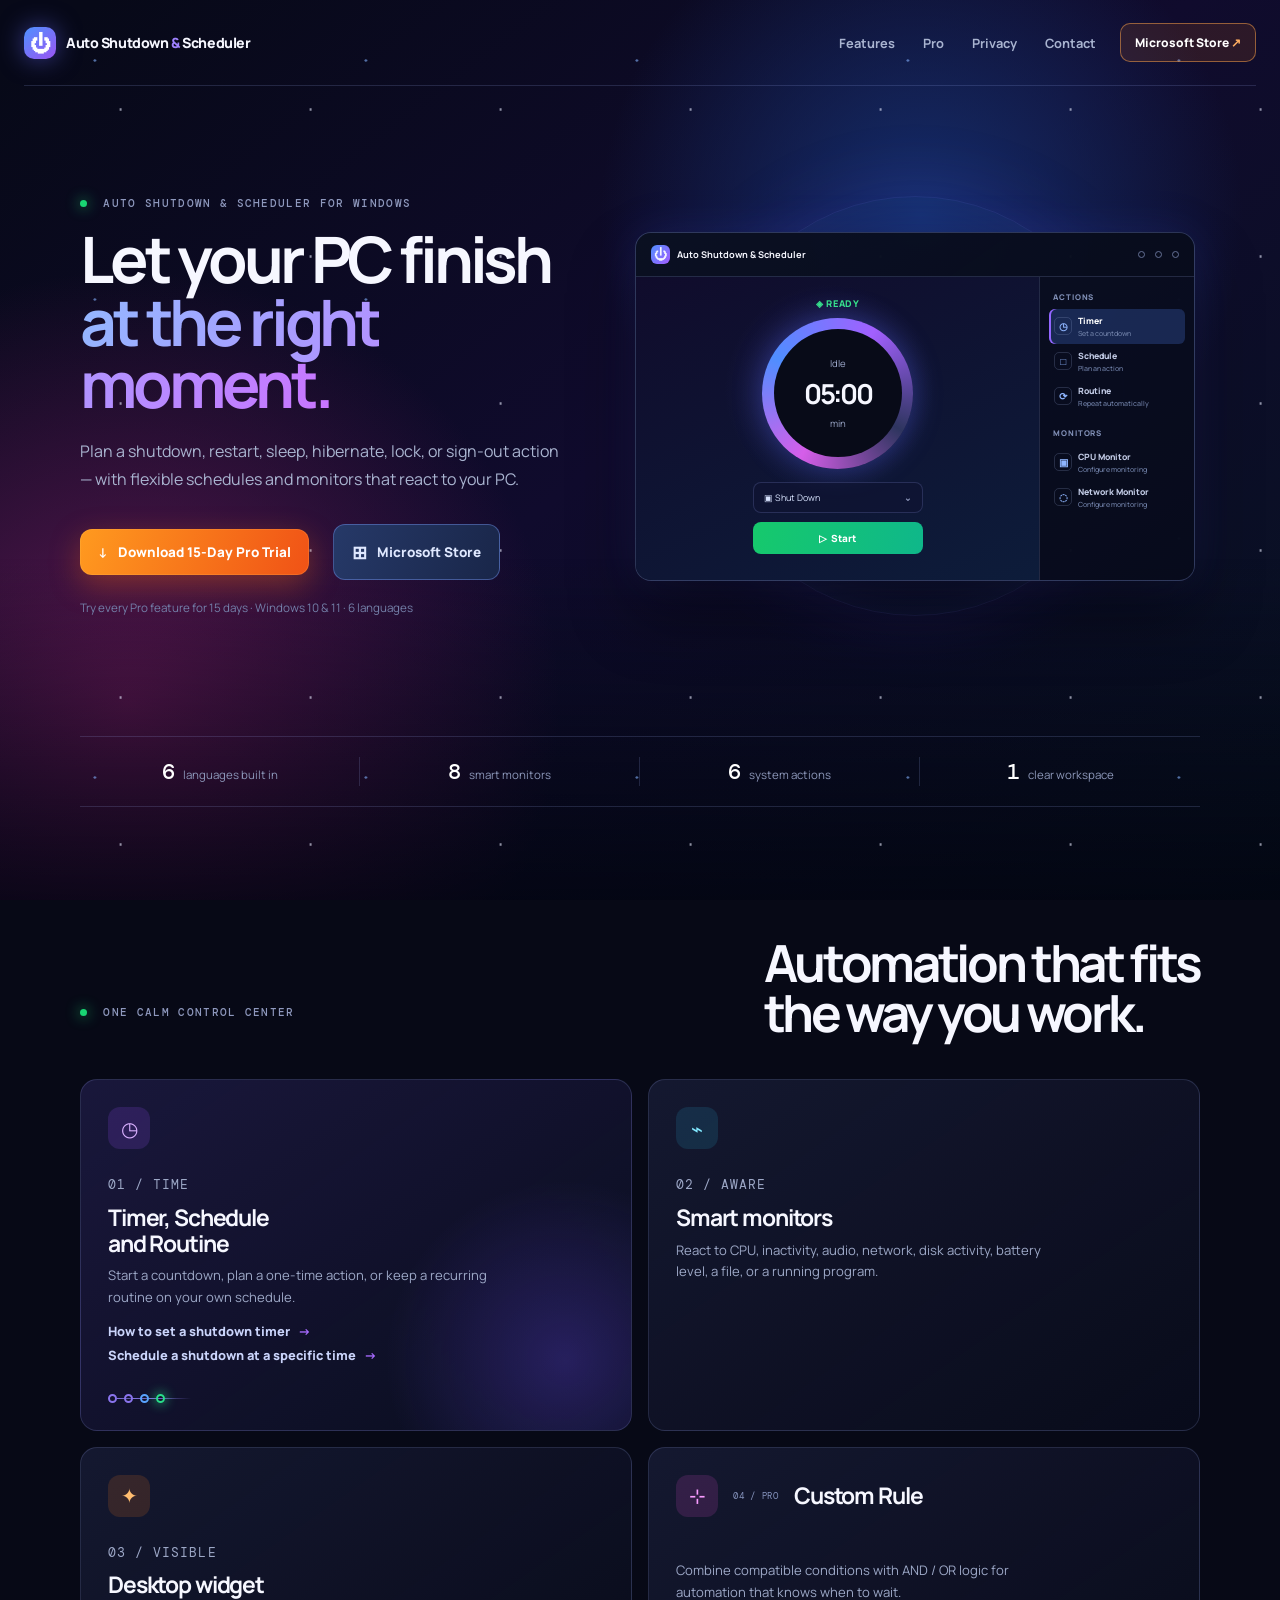
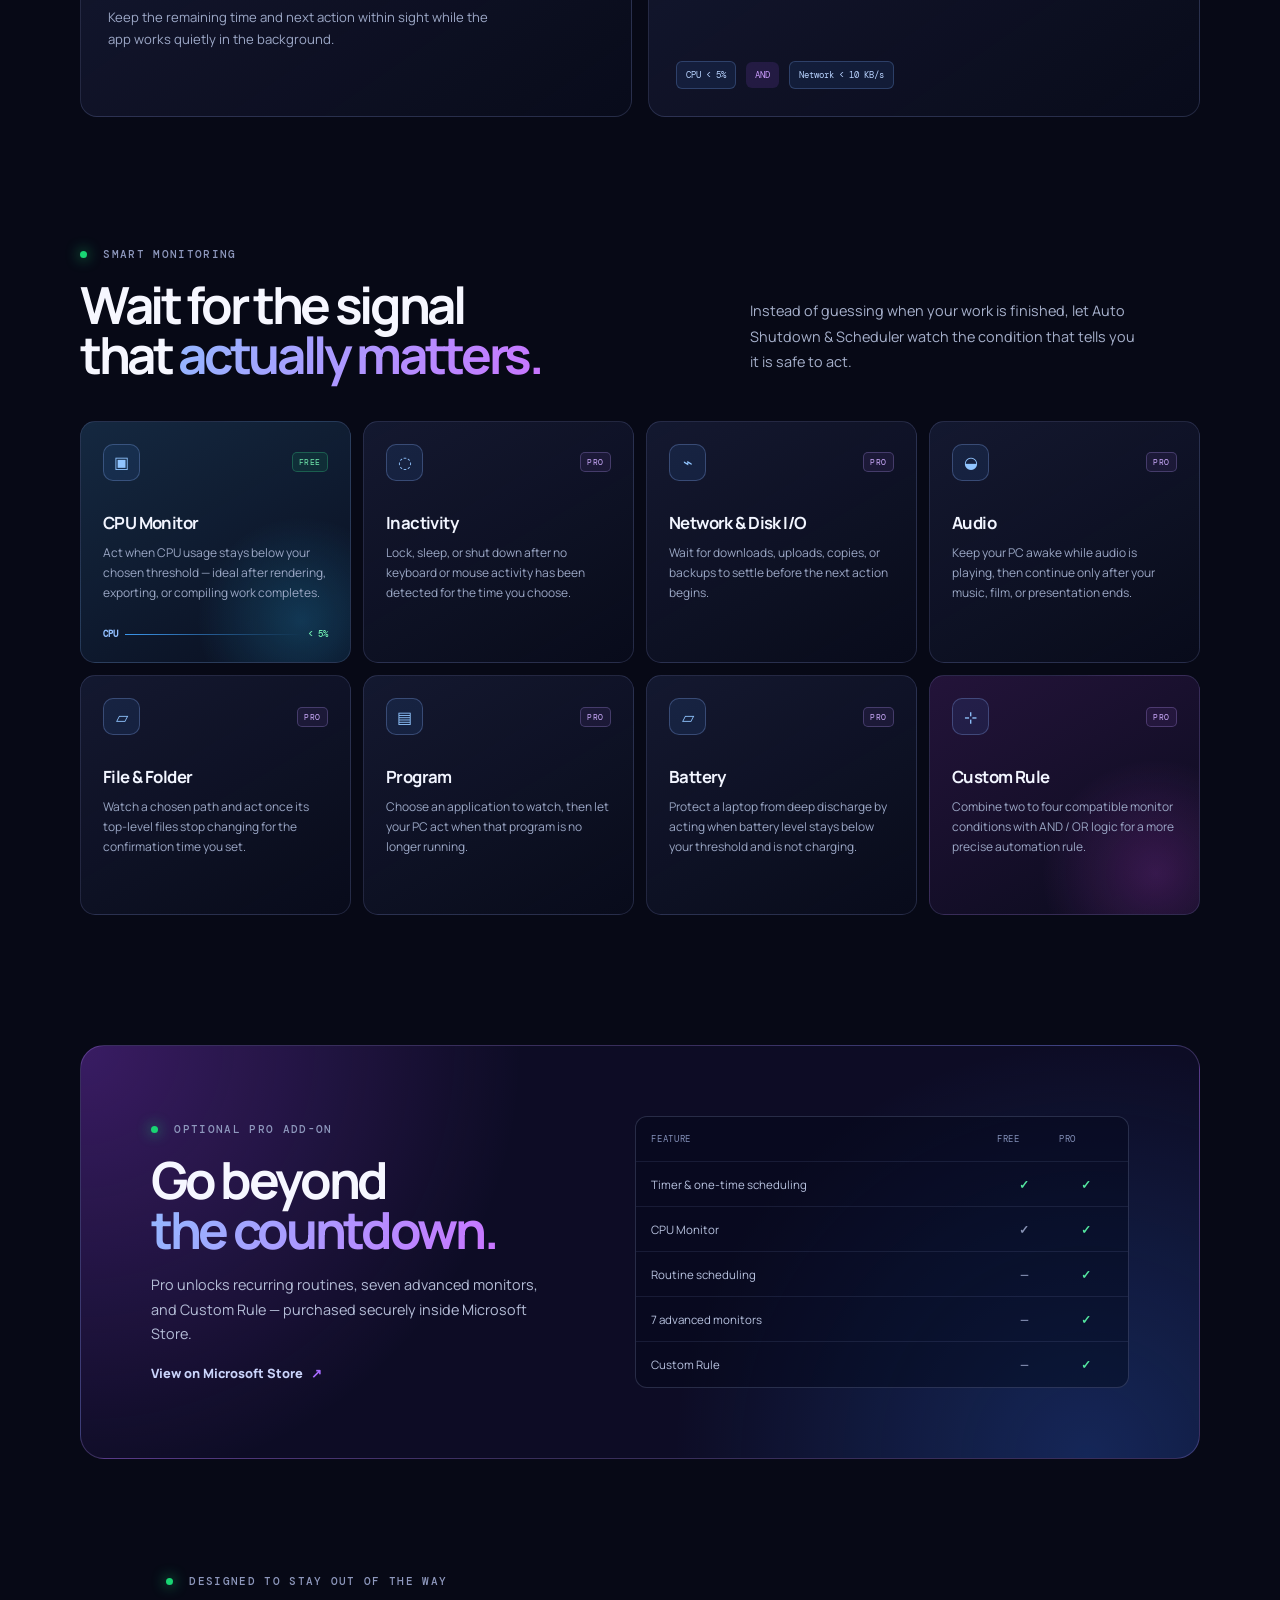
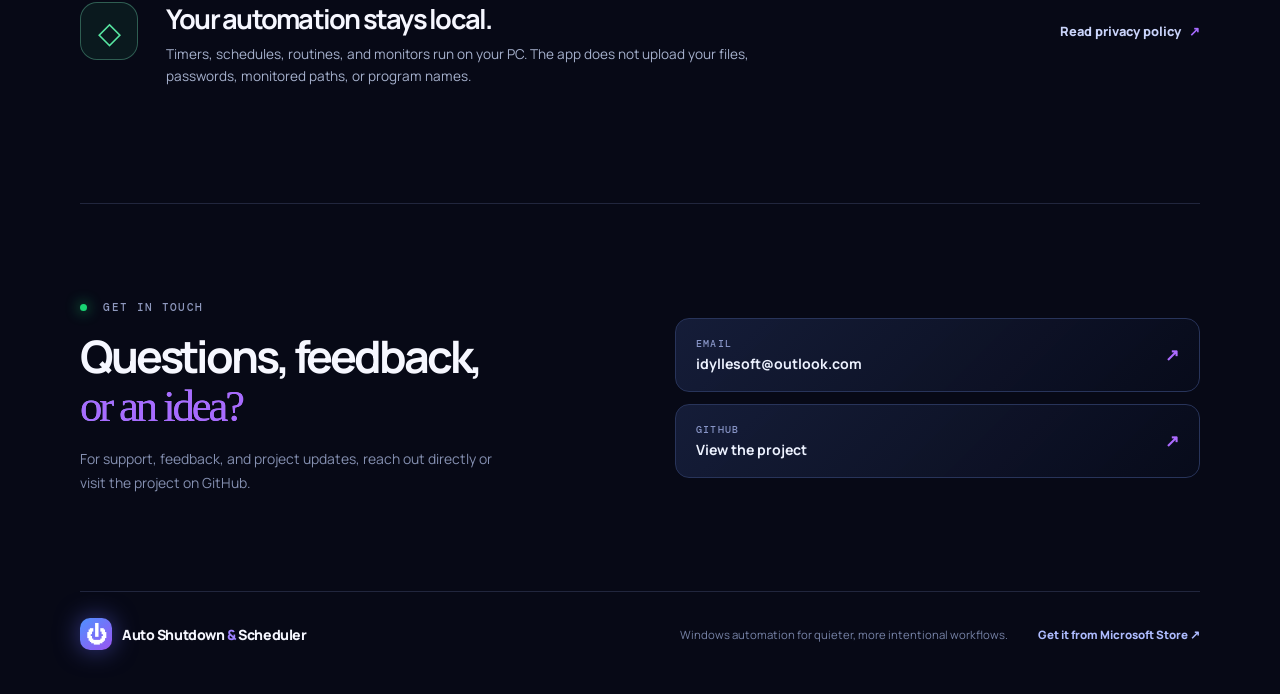
==== commit 0b8c464b: "Add files via upload" ====
--- a/docs/index.html
+++ b/docs/index.html
@@ -131,6 +131,7 @@
             <h3>Timer, Schedule<br />and Routine</h3>
             <p>Start a countdown, plan a one-time action, or keep a recurring routine on your own schedule.</p>
             <a class="text-link" href="shutdown-timer-windows/">How to set a shutdown timer <span>→</span></a>
+            <a class="text-link" href="schedule-shutdown-windows/">Schedule a shutdown at a specific time <span>→</span></a>
             <div class="mini-timeline"><i></i><i></i><i></i><i></i></div>
           </article>
           <article class="feature-card">
--- a/docs/styles.css
+++ b/docs/styles.css
@@ -64,7 +64,7 @@
 
 .trust-row { display: grid; grid-template-columns: repeat(4, 1fr); padding: 20px 0; border-block: 1px solid var(--line); }.trust-row div { display: flex; align-items: baseline; justify-content: center; gap: 8px; border-right: 1px solid var(--line); }.trust-row div:last-child { border: 0; }.trust-row b { color: #fff; font: 500 1.4rem "DM Mono"; }.trust-row span { color: #8c97b9; font-size: .72rem; }
 
-.features { padding: 130px 0; }.section-heading { display: flex; align-items: end; justify-content: space-between; margin-bottom: 42px; }.section-heading h2 { margin: 0; font-size: clamp(2.3rem, 4vw, 3.75rem); }.feature-grid { display: grid; grid-template-columns: repeat(2, 1fr); gap: 16px; }.feature-card { min-height: 270px; padding: 27px; border: 1px solid var(--line); border-radius: 17px; background: linear-gradient(145deg, rgba(25, 29, 56, .77), rgba(10, 13, 30, .62)); }.feature-wide { min-height: 315px; background: radial-gradient(circle at 88% 80%, rgba(89, 65, 207, .34), transparent 32%), linear-gradient(145deg, rgba(28, 25, 64, .89), rgba(11, 15, 34, .7)); }.feature-icon { display: grid; width: 42px; height: 42px; place-items: center; margin-bottom: 25px; border-radius: 12px; font-size: 1.22rem; }.violet { color: #d9b0ff; background: rgba(156, 82, 255, .17); }.cyan { color: #82e9ff; background: rgba(44, 199, 240, .13); }.orange { color: #ffbd70; background: rgba(255, 125, 30, .15); }.pink { color: #f99cff; background: rgba(235, 80, 214, .15); }.card-index { margin-bottom: 9px; color: #8694bd; font: .58rem "DM Mono"; letter-spacing: .08em; }.feature-card h3 { margin-bottom: 9px; font-size: 1.43rem; line-height: 1.12; letter-spacing: -.05em; }.feature-card > p { max-width: 390px; color: #9da8c7; font-size: .82rem; line-height: 1.65; }.mini-timeline { display: flex; align-items: center; gap: 7px; margin-top: 30px; }.mini-timeline i { display: block; width: 9px; height: 9px; border: 2px solid #8a74ed; border-radius: 50%; }.mini-timeline i:not(:last-child)::after { display: block; width: 42px; height: 1px; margin-left: 7px; margin-top: 2px; background: linear-gradient(90deg, #7f72de, transparent); content: ""; }.mini-timeline i:nth-child(3) { border-color: #5aa3ff; }.mini-timeline i:last-child { border-color: #29df8a; box-shadow: 0 0 12px #29df8a; }.feature-rule { min-height: 222px; display: flex; flex-direction: column; justify-content: space-between; }.feature-rule > div:first-child { display: flex; align-items: center; gap: 15px; }.feature-rule .feature-icon { margin: 0; }.feature-rule .card-index, .feature-rule h3 { margin: 0; }.logic-line { display: flex; gap: 10px; flex-wrap: wrap; align-items: center; }.logic-line span, .logic-line b { padding: 7px 9px; border-radius: 6px; font: .55rem "DM Mono"; }.logic-line span { border: 1px solid rgba(132, 178, 255, .24); color: #b9d4ff; background: rgba(47, 84, 154, .18); }.logic-line b { color: #cc9eff; background: rgba(137, 74, 207, .17); }
+.features { padding: 130px 0; }.section-heading { display: flex; align-items: end; justify-content: space-between; margin-bottom: 42px; }.section-heading h2 { margin: 0; font-size: clamp(2.3rem, 4vw, 3.75rem); }.feature-grid { display: grid; grid-template-columns: repeat(2, 1fr); gap: 16px; }.feature-card { min-height: 270px; padding: 27px; border: 1px solid var(--line); border-radius: 17px; background: linear-gradient(145deg, rgba(25, 29, 56, .77), rgba(10, 13, 30, .62)); }.feature-wide { min-height: 315px; background: radial-gradient(circle at 88% 80%, rgba(89, 65, 207, .34), transparent 32%), linear-gradient(145deg, rgba(28, 25, 64, .89), rgba(11, 15, 34, .7)); }.feature-icon { display: grid; width: 42px; height: 42px; place-items: center; margin-bottom: 25px; border-radius: 12px; font-size: 1.22rem; }.violet { color: #d9b0ff; background: rgba(156, 82, 255, .17); }.cyan { color: #82e9ff; background: rgba(44, 199, 240, .13); }.orange { color: #ffbd70; background: rgba(255, 125, 30, .15); }.pink { color: #f99cff; background: rgba(235, 80, 214, .15); }.card-index { margin-bottom: 9px; color: #8694bd; font: .58rem "DM Mono"; letter-spacing: .08em; }.feature-card h3 { margin-bottom: 9px; font-size: 1.43rem; line-height: 1.12; letter-spacing: -.05em; }.feature-card > p { max-width: 390px; color: #9da8c7; font-size: .82rem; line-height: 1.65; }.feature-wide .text-link { display: block; margin-top: 6px; }.mini-timeline { display: flex; align-items: center; gap: 7px; margin-top: 30px; }.mini-timeline i { display: block; width: 9px; height: 9px; border: 2px solid #8a74ed; border-radius: 50%; }.mini-timeline i:not(:last-child)::after { display: block; width: 42px; height: 1px; margin-left: 7px; margin-top: 2px; background: linear-gradient(90deg, #7f72de, transparent); content: ""; }.mini-timeline i:nth-child(3) { border-color: #5aa3ff; }.mini-timeline i:last-child { border-color: #29df8a; box-shadow: 0 0 12px #29df8a; }.feature-rule { min-height: 222px; display: flex; flex-direction: column; justify-content: space-between; }.feature-rule > div:first-child { display: flex; align-items: center; gap: 15px; }.feature-rule .feature-icon { margin: 0; }.feature-rule .card-index, .feature-rule h3 { margin: 0; }.logic-line { display: flex; gap: 10px; flex-wrap: wrap; align-items: center; }.logic-line span, .logic-line b { padding: 7px 9px; border-radius: 6px; font: .55rem "DM Mono"; }.logic-line span { border: 1px solid rgba(132, 178, 255, .24); color: #b9d4ff; background: rgba(47, 84, 154, .18); }.logic-line b { color: #cc9eff; background: rgba(137, 74, 207, .17); }
 
 .monitor-section { padding: 0 0 130px; }.monitor-heading { display: grid; grid-template-columns: 1fr .75fr; gap: 70px; align-items: end; margin-bottom: 42px; }.monitor-heading h2 { margin-bottom: 0; font-size: clamp(2.3rem, 4vw, 3.75rem); }.monitor-heading > p { max-width: 390px; margin: 0 0 5px; color: #a7b1cc; font-size: .9rem; line-height: 1.75; }.monitor-grid { display: grid; grid-template-columns: repeat(4, 1fr); gap: 12px; }.monitor-card { min-height: 240px; padding: 22px; border: 1px solid rgba(165, 182, 255, .16); border-radius: 15px; background: linear-gradient(150deg, rgba(25, 31, 58, .72), rgba(10, 13, 30, .62)); transition: border-color .2s ease, transform .2s ease, background .2s ease; }.monitor-card:hover { border-color: rgba(123, 160, 255, .48); transform: translateY(-3px); background: linear-gradient(150deg, rgba(31, 40, 78, .86), rgba(11, 15, 36, .7)); }.cpu-card { background: radial-gradient(circle at 82% 83%, rgba(39, 177, 239, .23), transparent 35%), linear-gradient(150deg, rgba(23, 46, 72, .85), rgba(10, 17, 35, .78)); }.rule-monitor-card { background: radial-gradient(circle at 84% 83%, rgba(204, 71, 235, .21), transparent 38%), linear-gradient(150deg, rgba(45, 23, 69, .76), rgba(12, 12, 32, .75)); }.monitor-card-top { display: flex; align-items: center; justify-content: space-between; margin-bottom: 30px; }.monitor-icon { display: grid; width: 37px; height: 37px; place-items: center; border: 1px solid rgba(143, 180, 255, .28); border-radius: 10px; color: #91c5ff; background: rgba(52, 100, 172, .16); font-size: 1rem; }.availability { padding: 4px 6px; border: 1px solid rgba(190, 157, 255, .26); border-radius: 5px; color: #cfadff; background: rgba(151, 90, 218, .1); font: .49rem "DM Mono"; letter-spacing: .07em; }.availability.free { border-color: rgba(67, 232, 151, .26); color: #72ecae; background: rgba(23, 192, 105, .1); }.monitor-card h3 { margin-bottom: 9px; color: #f2f5ff; font-size: 1.05rem; letter-spacing: -.035em; }.monitor-card p { margin: 0; color: #9ba7c5; font-size: .75rem; line-height: 1.65; }.metric-line { display: flex; align-items: center; gap: 7px; margin-top: 26px; color: #92bfff; font: .56rem "DM Mono"; }.metric-line span { height: 1px; flex: 1; background: linear-gradient(90deg, #3c97ec, transparent); }.metric-line strong { color: #72eeb1; font-weight: 500; }
 
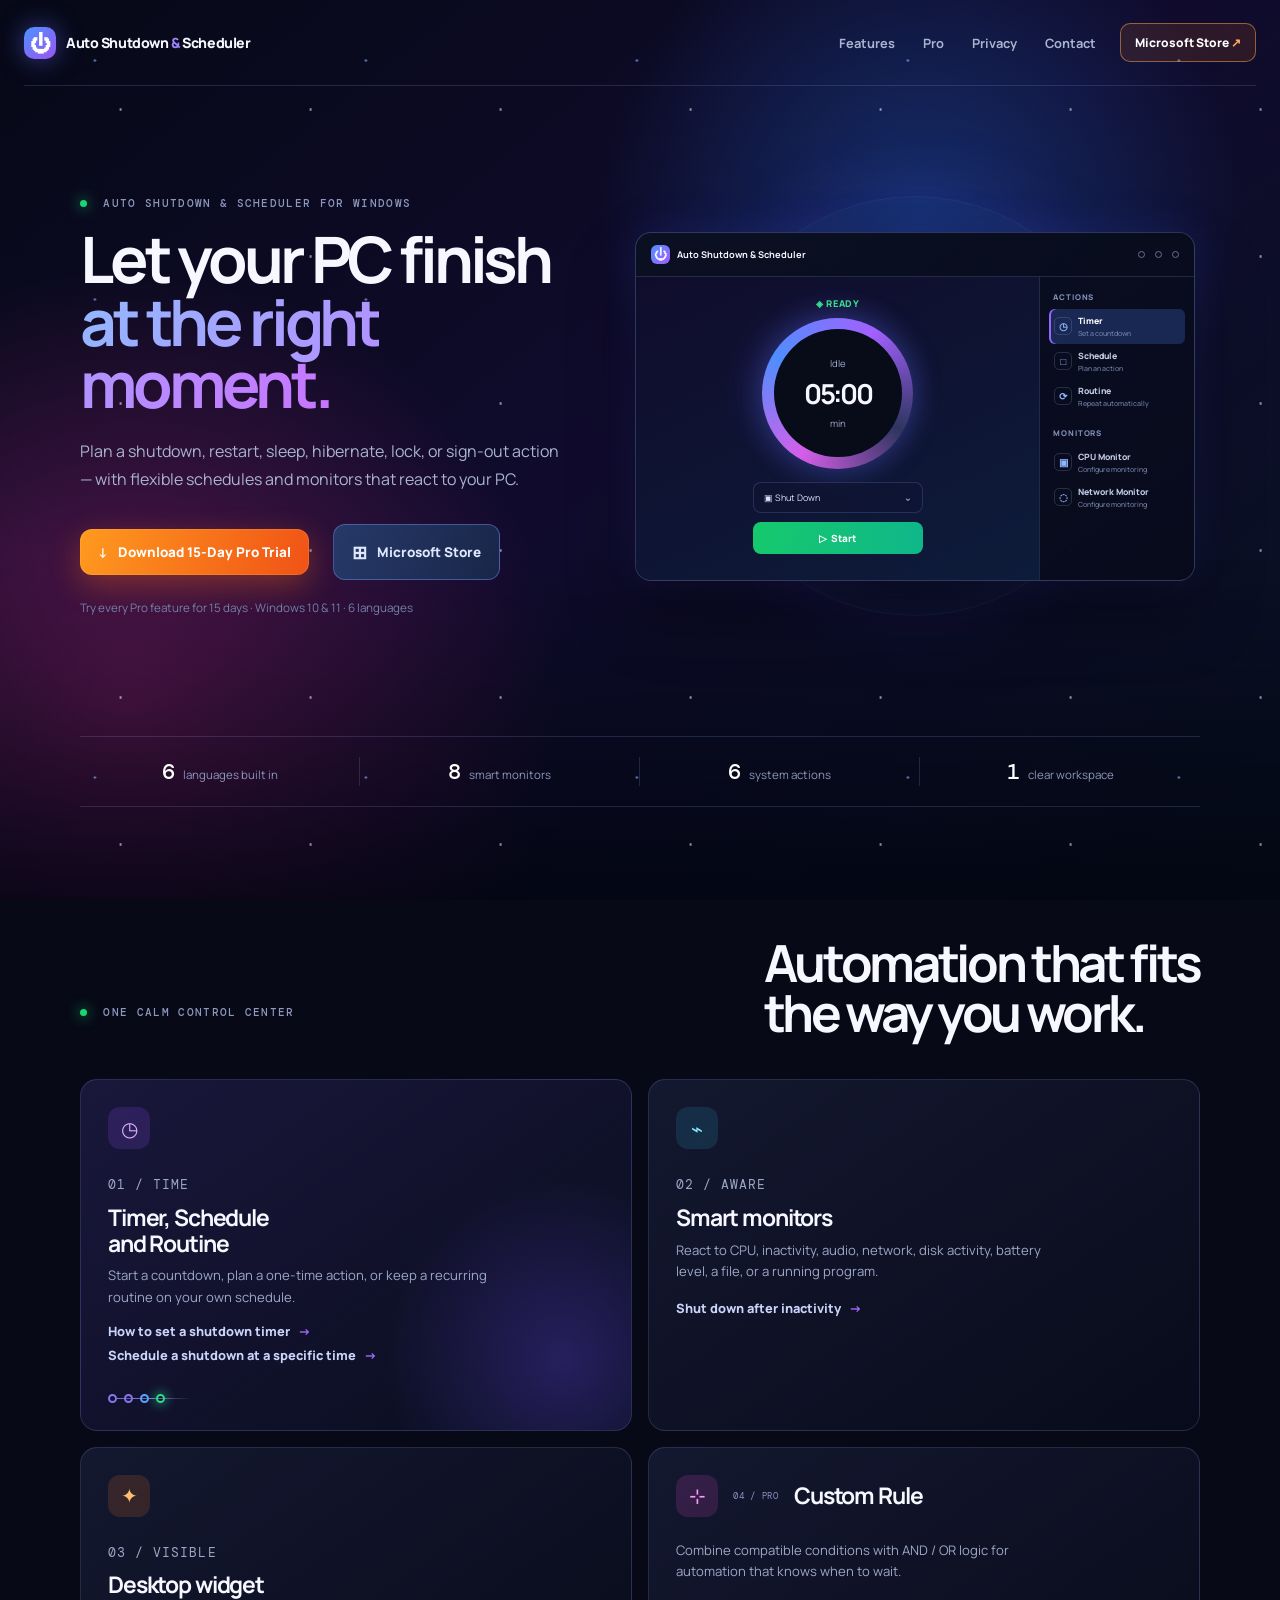
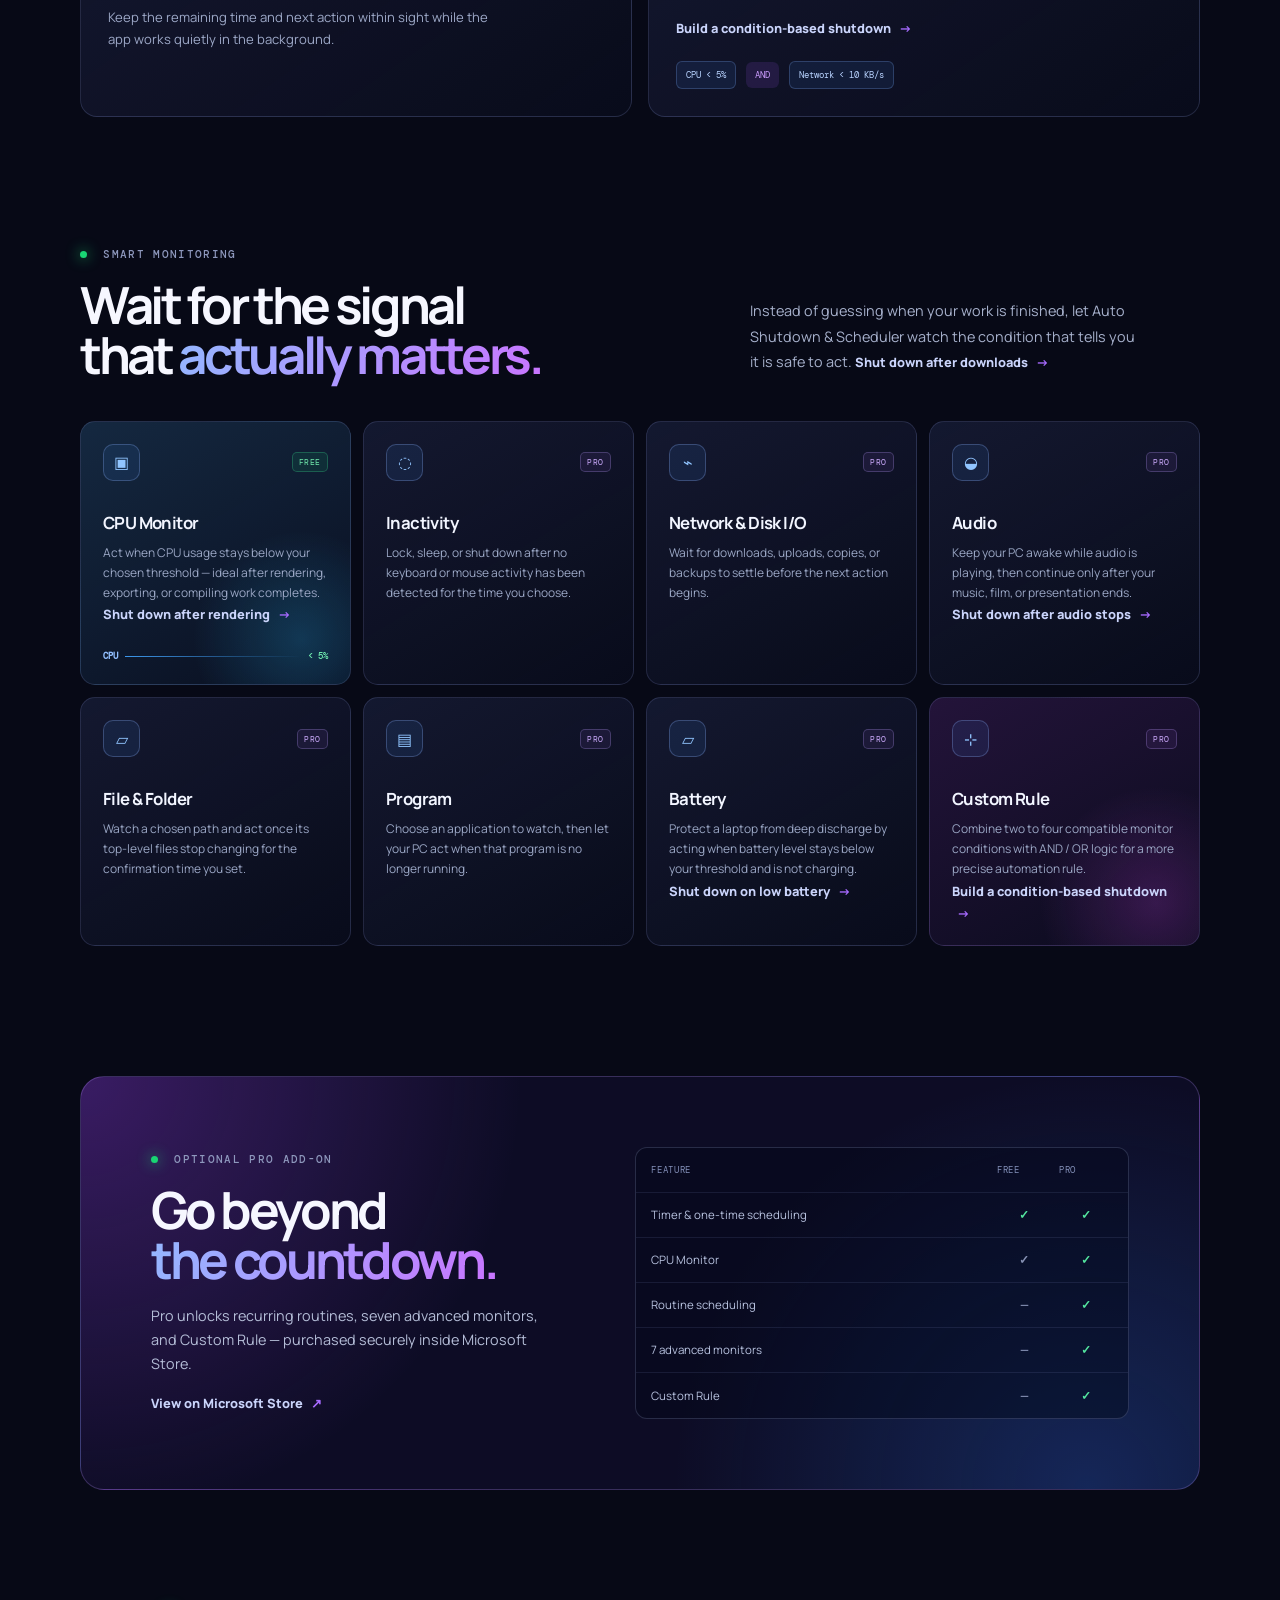
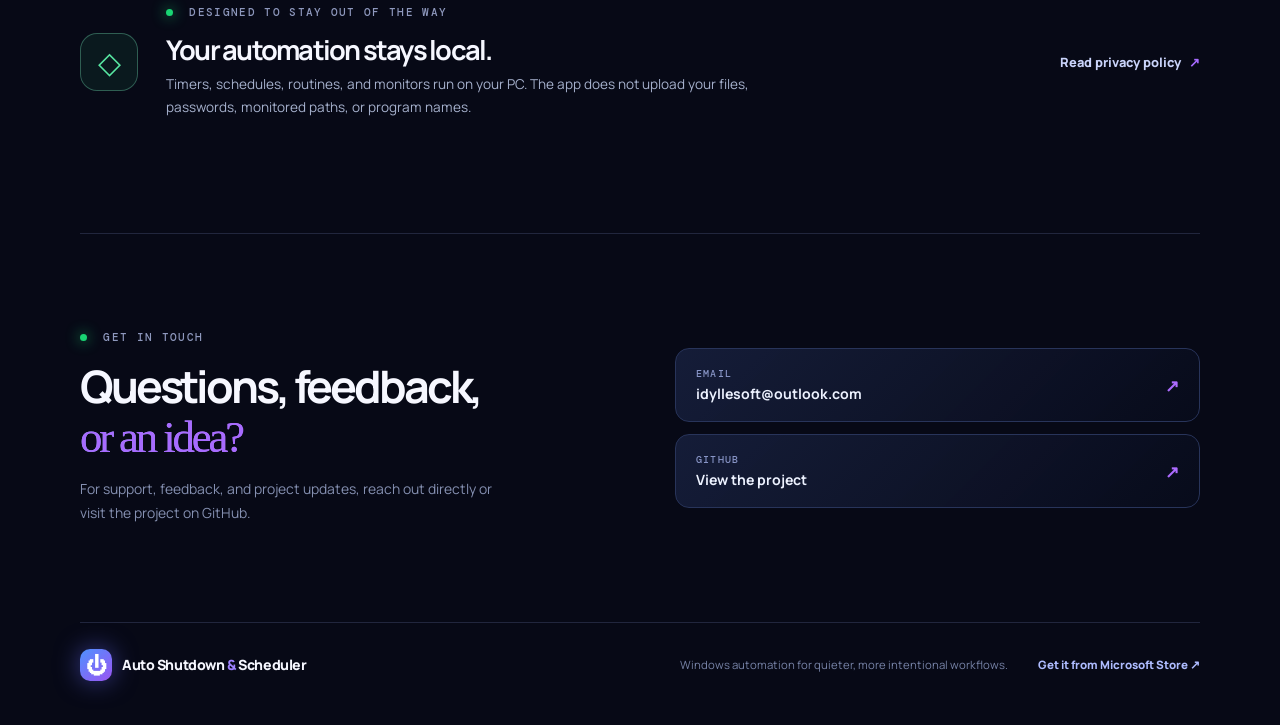
==== commit 13387dff: "Add files via upload" ====
--- a/docs/index.html
+++ b/docs/index.html
@@ -139,6 +139,7 @@
             <p class="card-index">02 / AWARE</p>
             <h3>Smart monitors</h3>
             <p>React to CPU, inactivity, audio, network, disk activity, battery level, a file, or a running program.</p>
+            <a class="text-link" href="auto-shutdown-after-inactivity/">Shut down after inactivity <span>→</span></a>
           </article>
           <article class="feature-card">
             <div class="feature-icon orange">✦</div>
@@ -153,6 +154,7 @@
               <h3>Custom Rule</h3>
             </div>
             <p>Combine compatible conditions with AND / OR logic for automation that knows when to wait.</p>
+            <a class="text-link" href="shutdown-pc-when-conditions-are-met/">Build a condition-based shutdown <span>→</span></a>
             <div class="logic-line"><span>CPU &lt; 5%</span><b>AND</b><span>Network &lt; 10 KB/s</span></div>
           </article>
         </div>
@@ -164,13 +166,14 @@
             <p class="eyebrow"><span></span> SMART MONITORING</p>
             <h2>Wait for the signal<br />that <i>actually matters.</i></h2>
           </div>
-          <p>Instead of guessing when your work is finished, let Auto Shutdown &amp; Scheduler watch the condition that tells you it is safe to act.</p>
+          <p>Instead of guessing when your work is finished, let Auto Shutdown &amp; Scheduler watch the condition that tells you it is safe to act. <a class="text-link" href="shutdown-after-downloads/">Shut down after downloads <span>→</span></a></p>
         </div>
         <div class="monitor-grid">
           <article class="monitor-card cpu-card">
             <div class="monitor-card-top"><span class="monitor-icon">▣</span><span class="availability free">FREE</span></div>
             <h3>CPU Monitor</h3>
             <p>Act when CPU usage stays below your chosen threshold — ideal after rendering, exporting, or compiling work completes.</p>
+            <a class="text-link" href="shutdown-after-rendering-finishes/">Shut down after rendering <span>→</span></a>
             <div class="metric-line"><b>CPU</b><span></span><strong>&lt; 5%</strong></div>
           </article>
           <article class="monitor-card">
@@ -187,6 +190,7 @@
             <div class="monitor-card-top"><span class="monitor-icon">◒</span><span class="availability">PRO</span></div>
             <h3>Audio</h3>
             <p>Keep your PC awake while audio is playing, then continue only after your music, film, or presentation ends.</p>
+            <a class="text-link" href="shutdown-after-audio-stops/">Shut down after audio stops <span>→</span></a>
           </article>
           <article class="monitor-card">
             <div class="monitor-card-top"><span class="monitor-icon">▱</span><span class="availability">PRO</span></div>
@@ -202,11 +206,13 @@
             <div class="monitor-card-top"><span class="monitor-icon">▱</span><span class="availability">PRO</span></div>
             <h3>Battery</h3>
             <p>Protect a laptop from deep discharge by acting when battery level stays below your threshold and is not charging.</p>
+            <a class="text-link" href="shut-down-pc-on-low-battery/">Shut down on low battery <span>→</span></a>
           </article>
           <article class="monitor-card rule-monitor-card">
             <div class="monitor-card-top"><span class="monitor-icon">⊹</span><span class="availability">PRO</span></div>
             <h3>Custom Rule</h3>
             <p>Combine two to four compatible monitor conditions with AND / OR logic for a more precise automation rule.</p>
+            <a class="text-link" href="shutdown-pc-when-conditions-are-met/">Build a condition-based shutdown <span>→</span></a>
           </article>
         </div>
       </section>
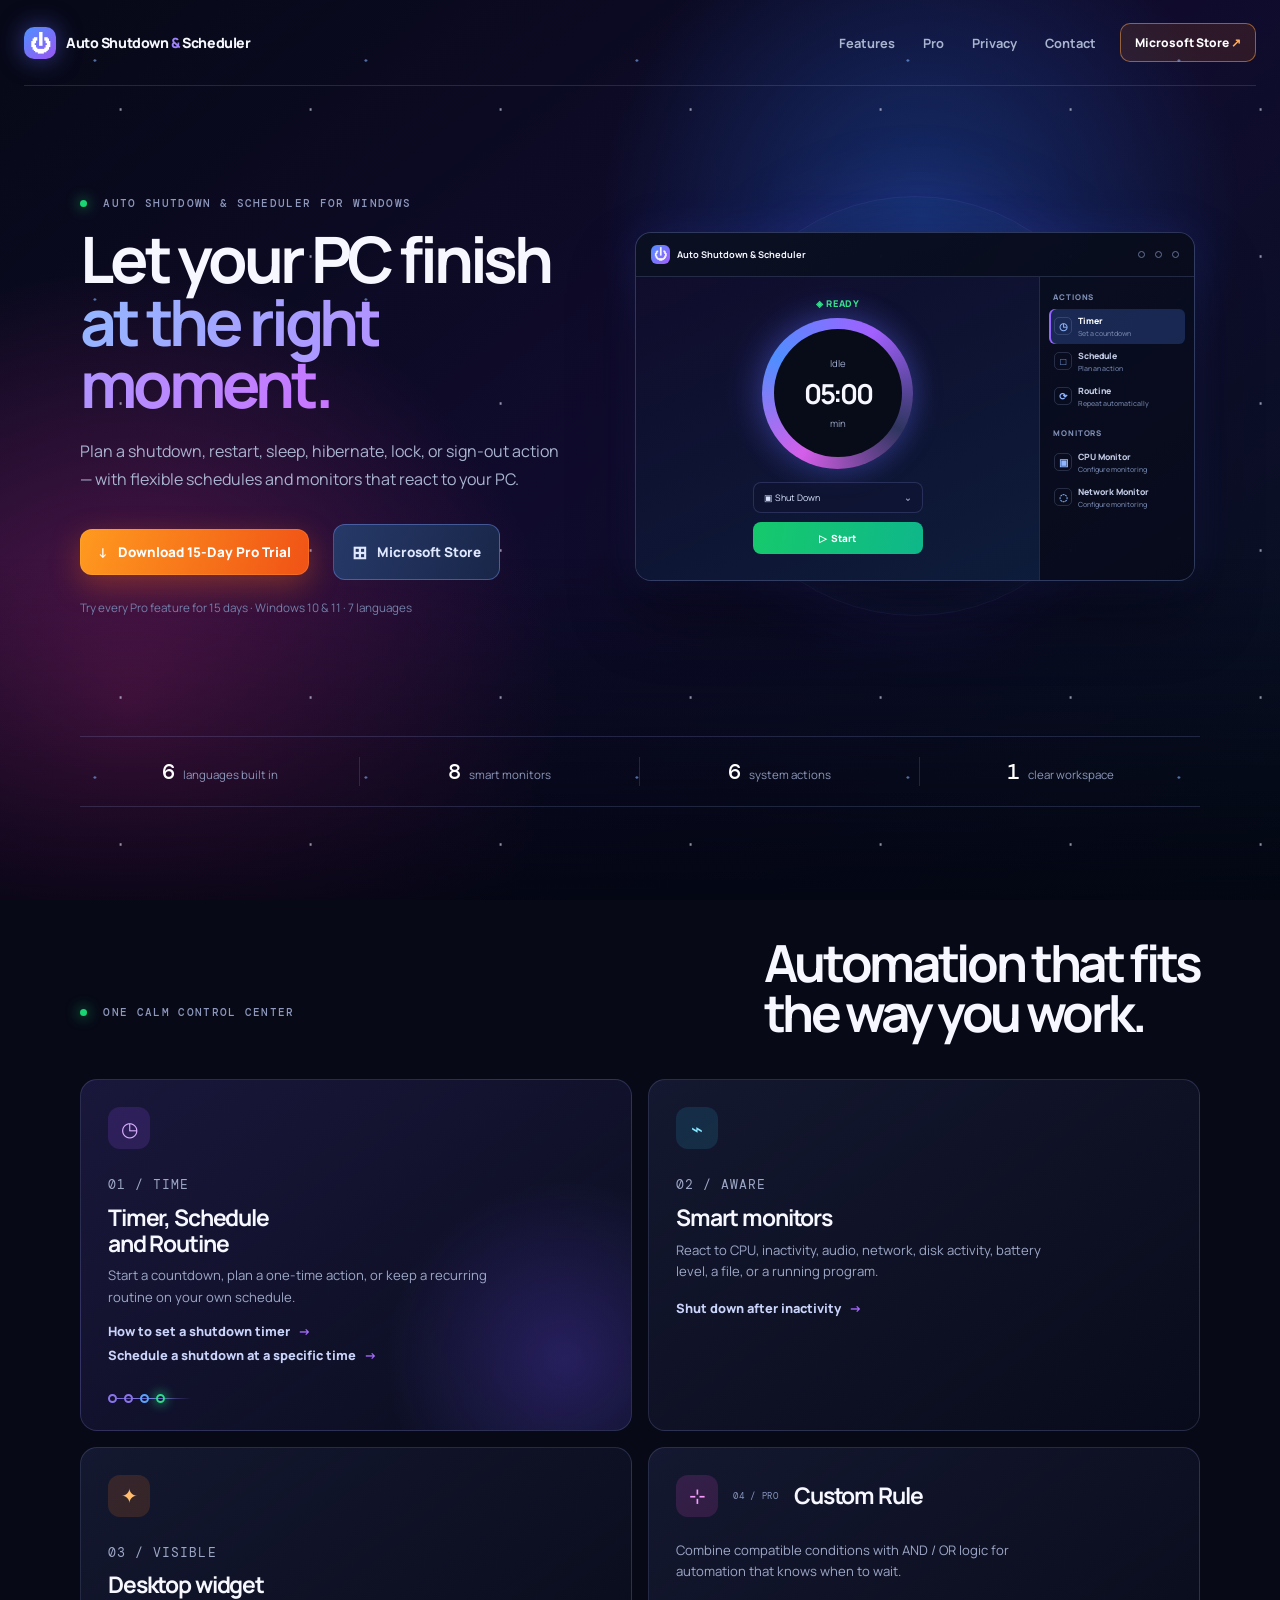
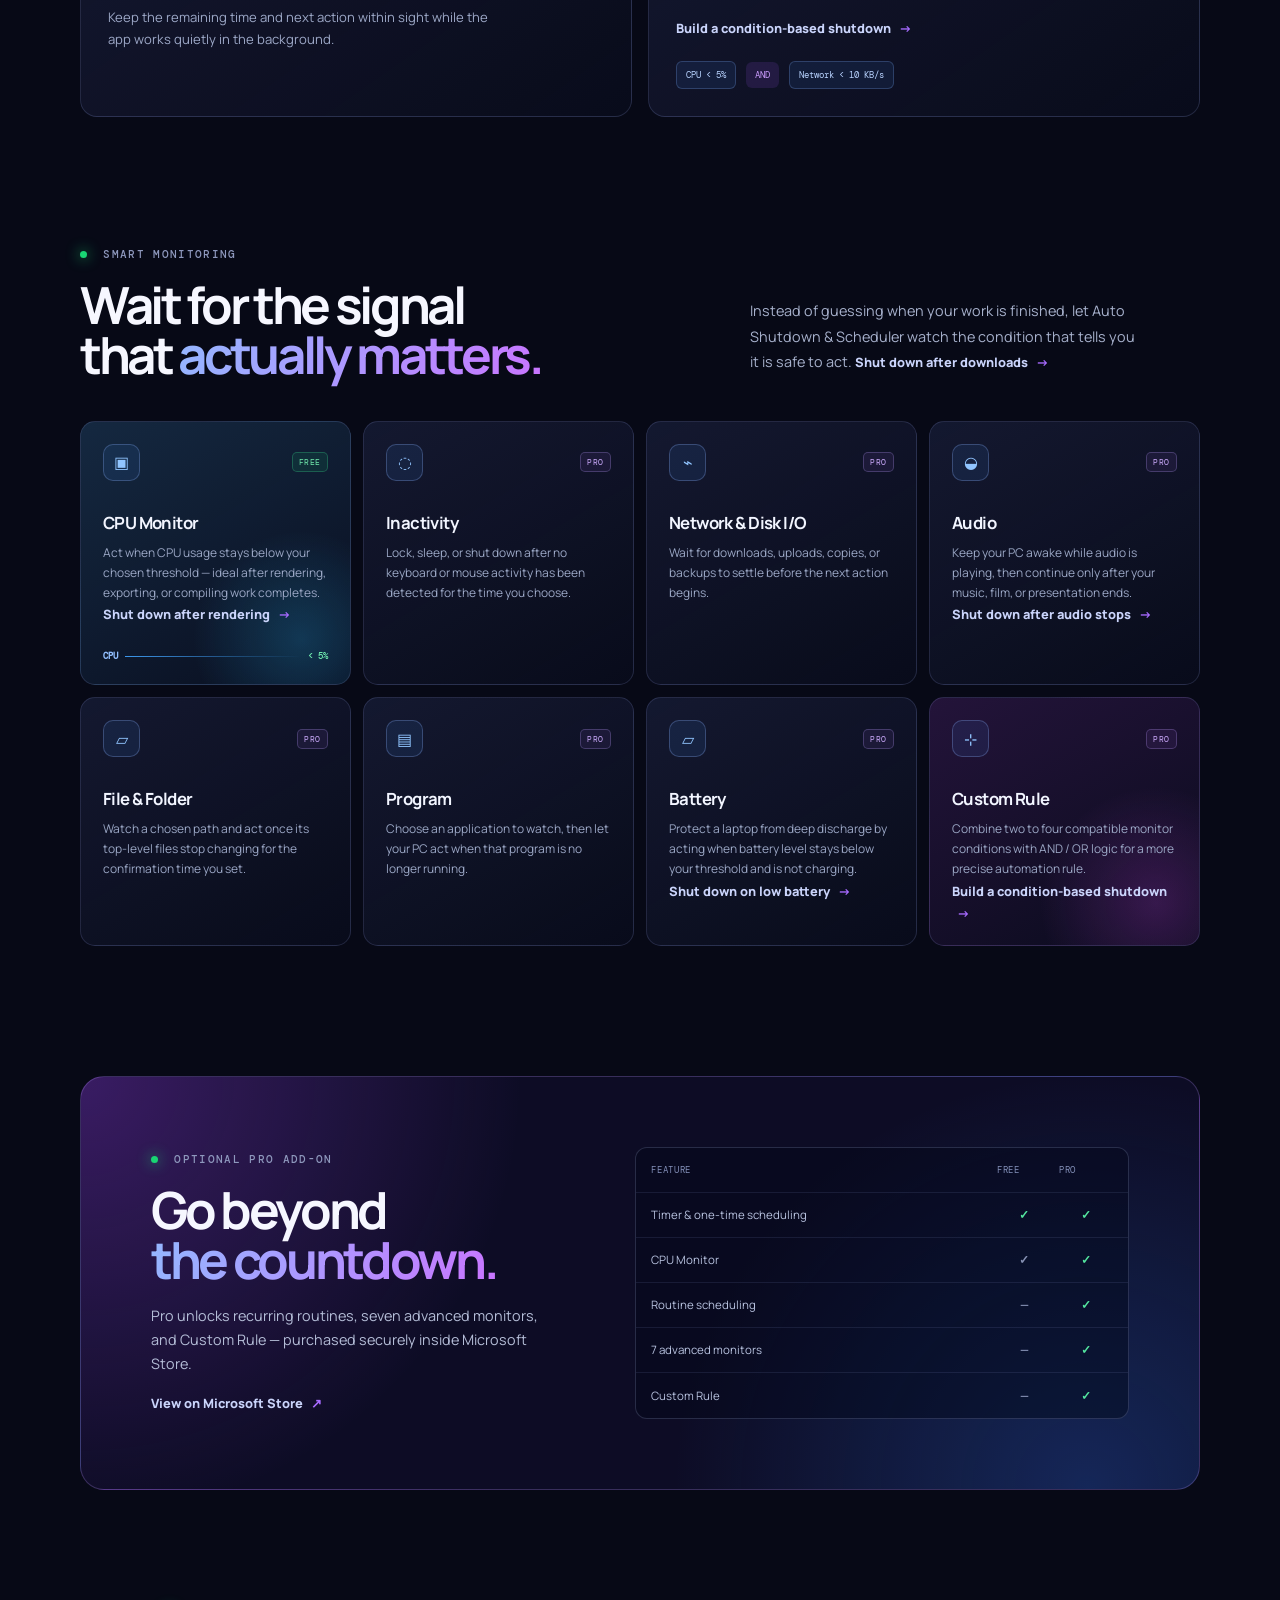
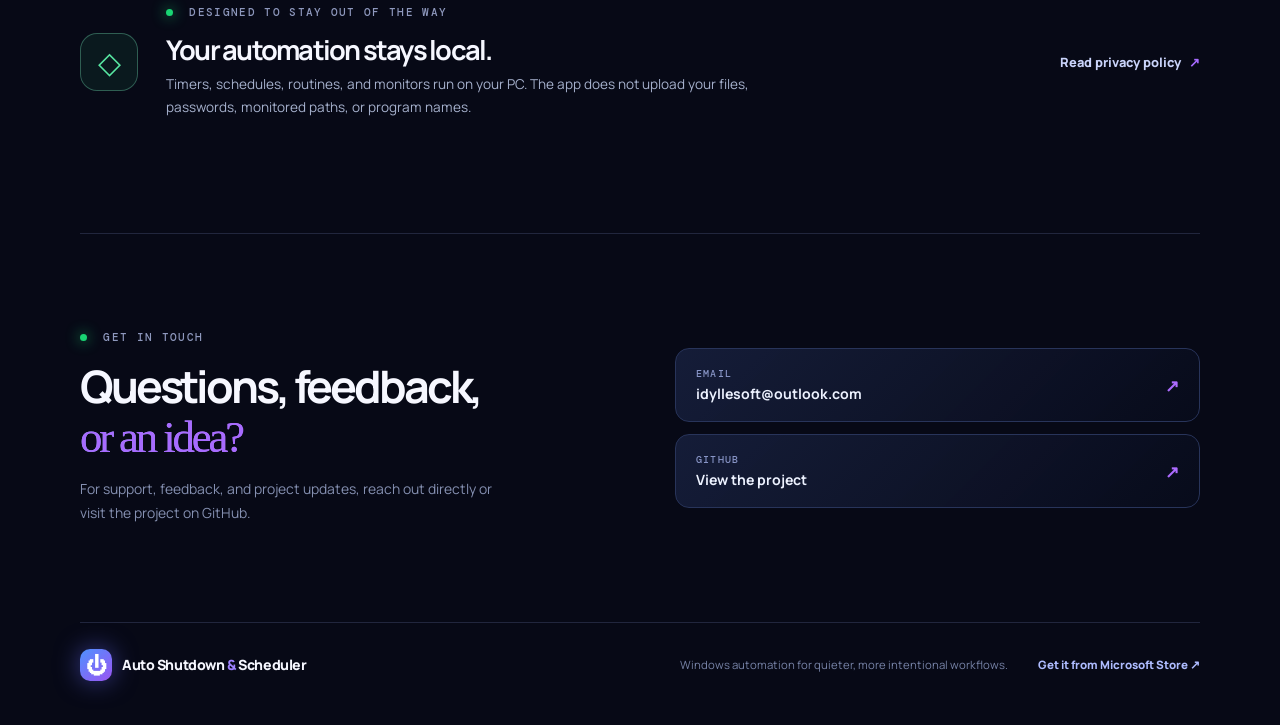
==== commit c50c06c9: "Add files via upload" ====
--- a/docs/index.html
+++ b/docs/index.html
@@ -71,10 +71,10 @@
           <h1>Let your PC finish<br /><i>at the right moment.</i></h1>
           <p class="hero-lede">Plan a shutdown, restart, sleep, hibernate, lock, or sign-out action — with flexible schedules and monitors that react to your PC.</p>
           <div class="hero-actions">
-            <a class="button button-trial" href="https://github.com/IdylleSoft/Smart-Auto-Shutdown-Scheduler-for-Windows/releases/download/Trial/Smart-Auto-Shutdown-Scheduler-Trial-Setup.exe"><b>↓</b> Download 15-Day Pro Trial</a>
+            <a class="button button-trial" href="https://github.com/IdylleSoft/Smart-Auto-Shutdown-Scheduler-for-Windows/releases/latest/download/Smart-Auto-Shutdown-Scheduler-Trial.msi"><b>↓</b> Download 15-Day Pro Trial</a>
             <a class="button button-store" href="https://apps.microsoft.com/detail/9N622WG5KQGD"><b>⊞</b> Microsoft Store</a>
           </div>
-          <p class="microcopy">Try every Pro feature for 15 days · Windows 10 &amp; 11 · 6 languages</p>
+          <p class="microcopy">Try every Pro feature for 15 days · Windows 10 &amp; 11 · 7 languages</p>
         </div>
 
         <div class="product-stage" aria-label="Application preview">
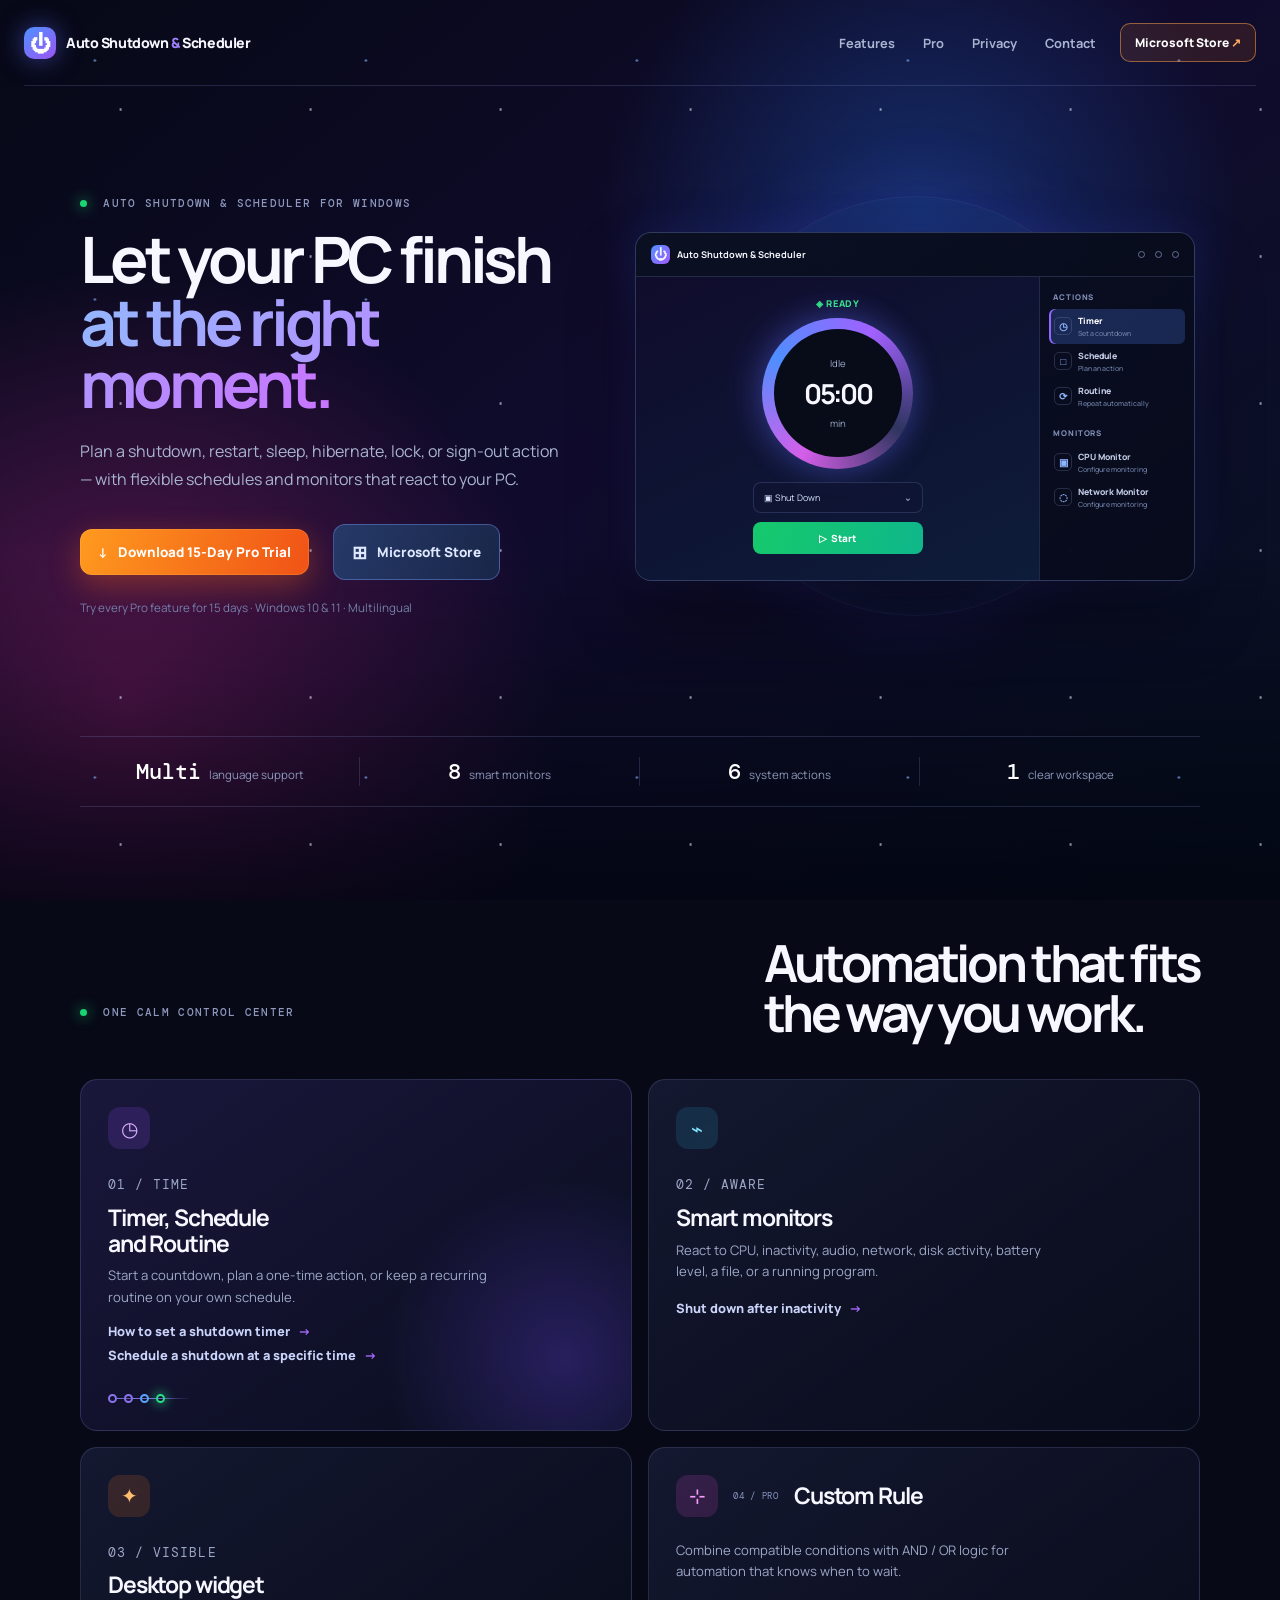
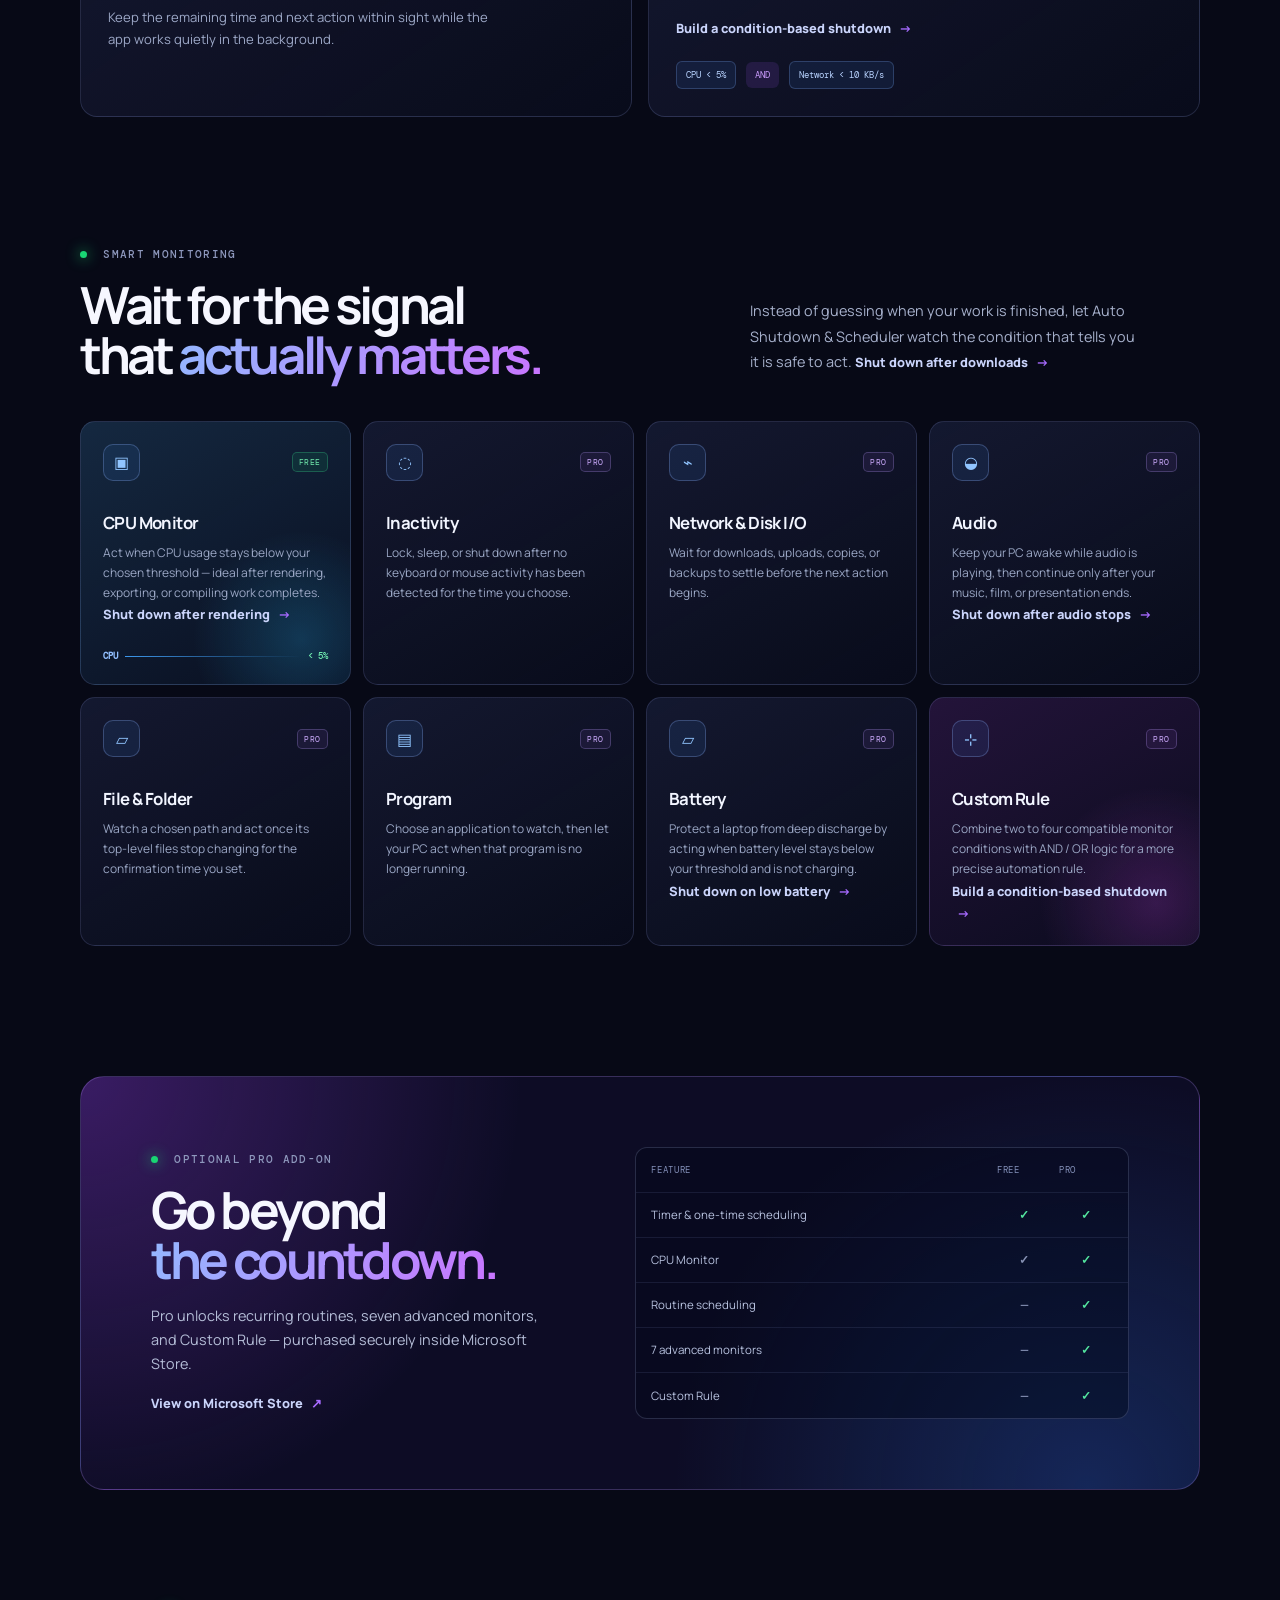
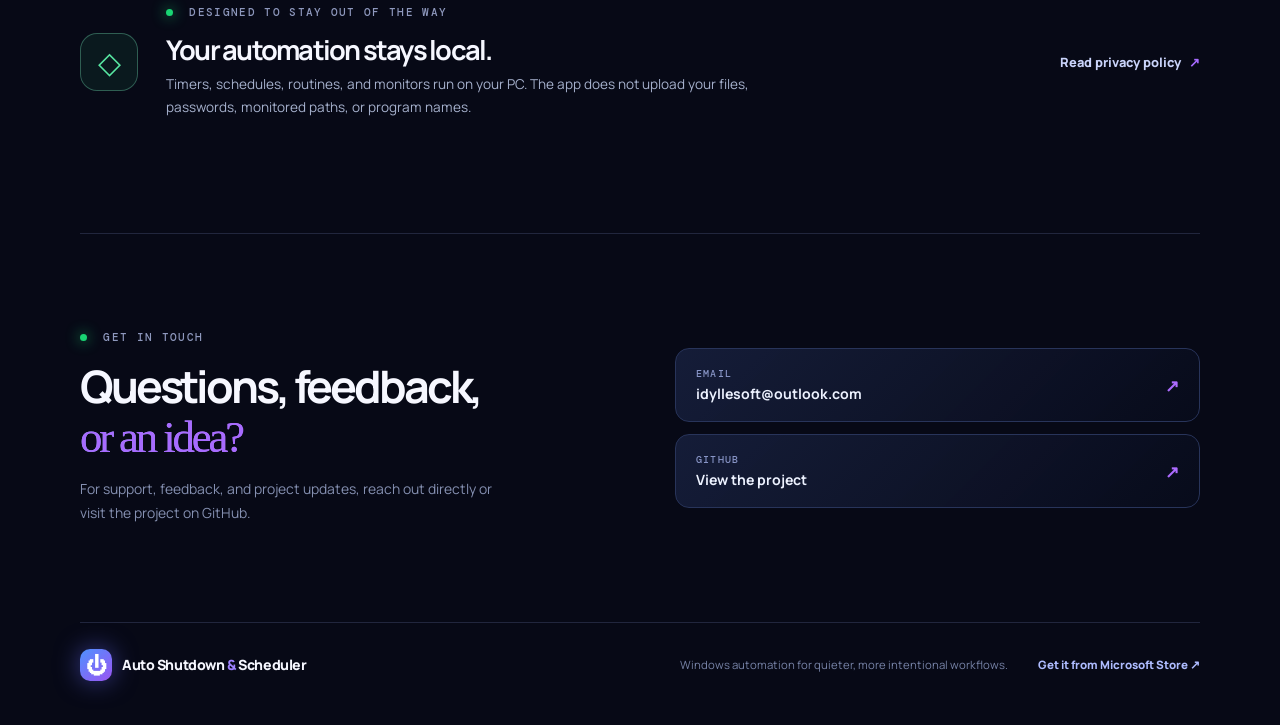
==== commit 1e6bd8da: "Add files via upload" ====
--- a/docs/index.html
+++ b/docs/index.html
@@ -74,7 +74,7 @@
             <a class="button button-trial" href="https://github.com/IdylleSoft/Smart-Auto-Shutdown-Scheduler-for-Windows/releases/latest/download/Smart-Auto-Shutdown-Scheduler-Trial.msi"><b>↓</b> Download 15-Day Pro Trial</a>
             <a class="button button-store" href="https://apps.microsoft.com/detail/9N622WG5KQGD"><b>⊞</b> Microsoft Store</a>
           </div>
-          <p class="microcopy">Try every Pro feature for 15 days · Windows 10 &amp; 11 · 7 languages</p>
+          <p class="microcopy">Try every Pro feature for 15 days · Windows 10 &amp; 11 · Multilingual</p>
         </div>
 
         <div class="product-stage" aria-label="Application preview">
@@ -113,7 +113,7 @@
       </section>
 
       <section class="trust-row section-wrap" aria-label="Product highlights">
-        <div><b>6</b><span>languages built in</span></div>
+        <div><b>Multi</b><span>language support</span></div>
         <div><b>8</b><span>smart monitors</span></div>
         <div><b>6</b><span>system actions</span></div>
         <div><b>1</b><span>clear workspace</span></div>
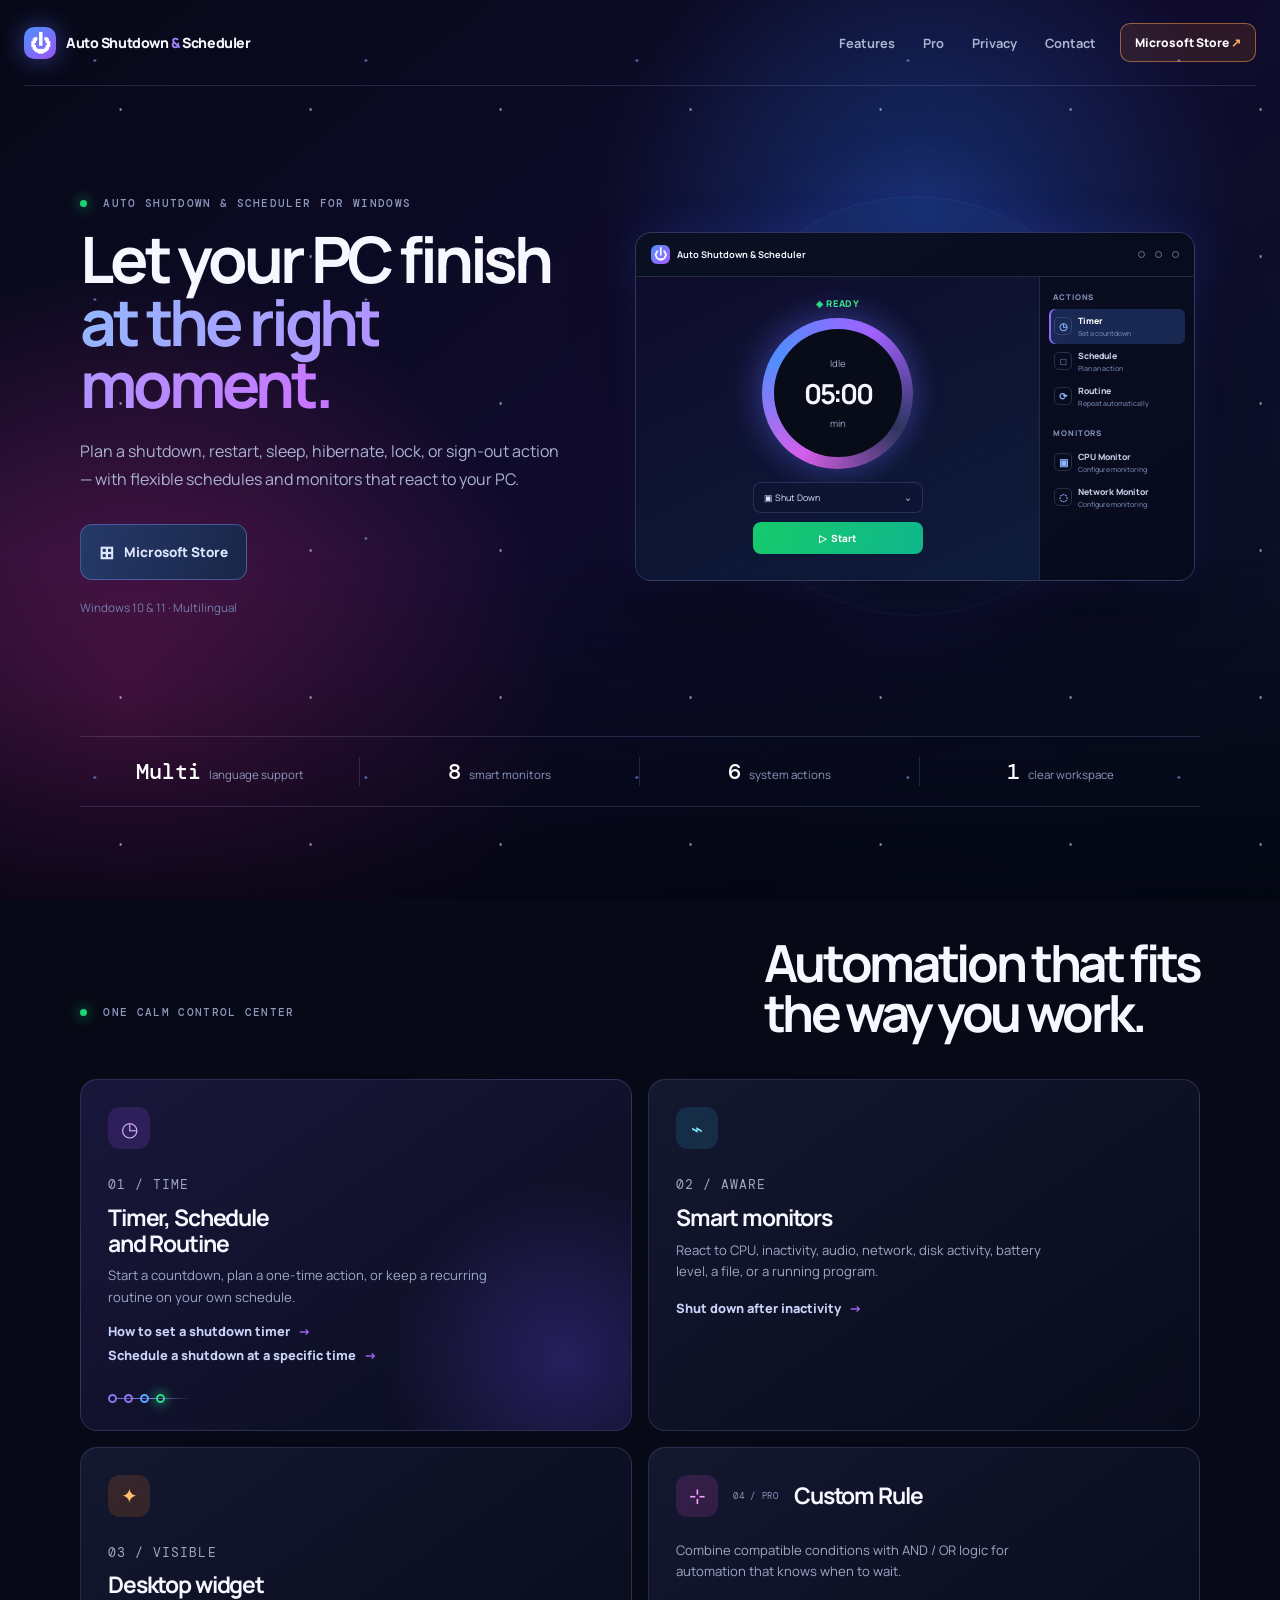
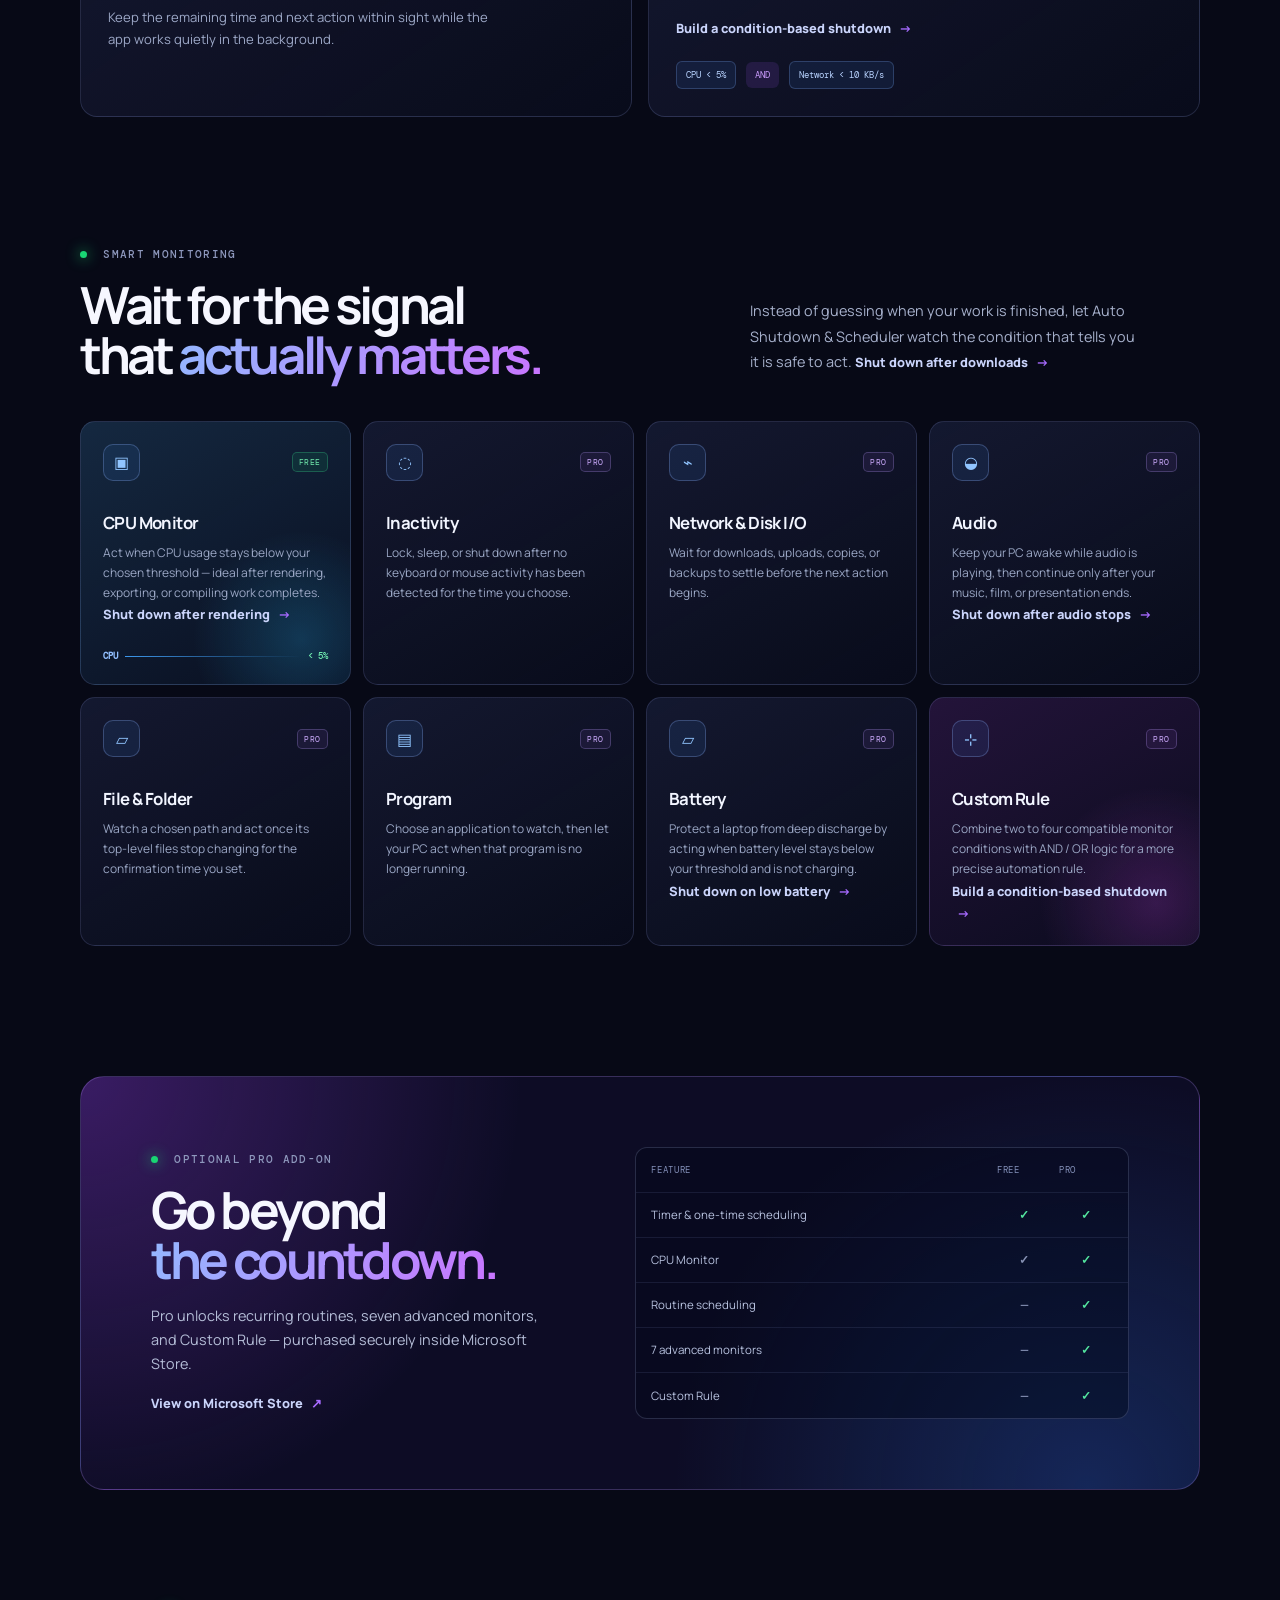
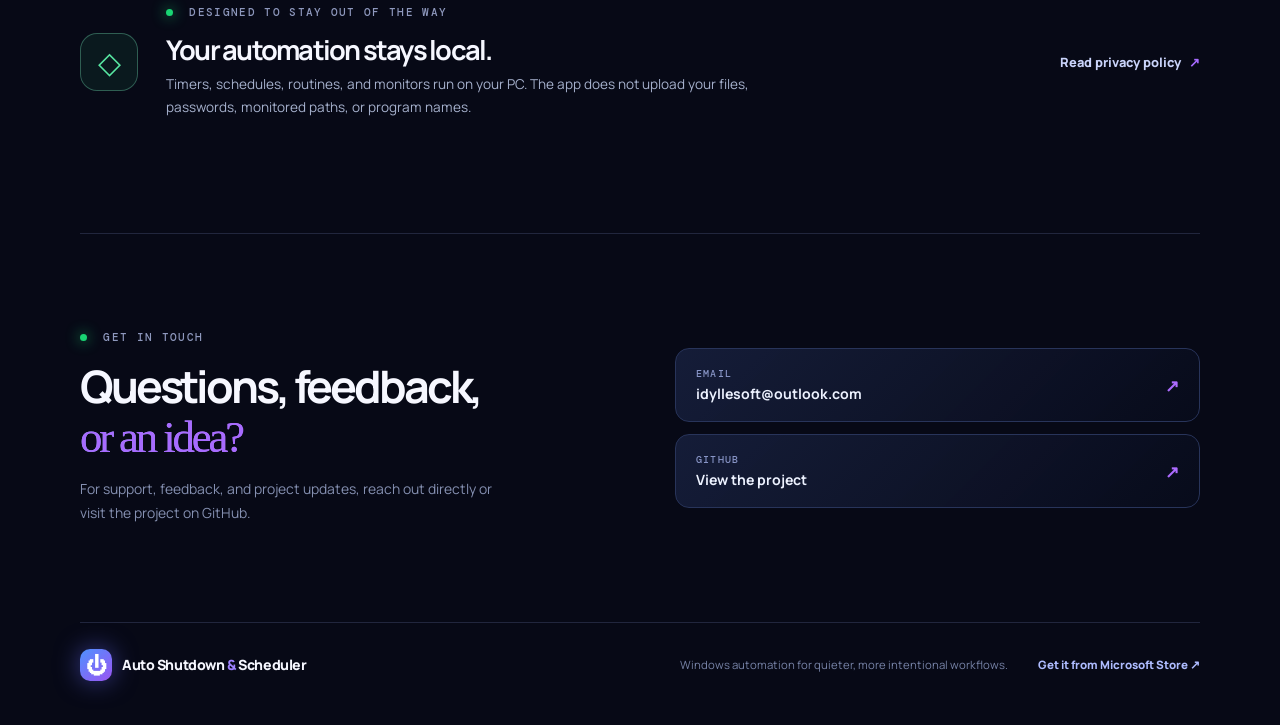
==== commit 19d1ae2b: "Add files via upload" ====
--- a/docs/index.html
+++ b/docs/index.html
@@ -4,7 +4,7 @@
     <meta charset="UTF-8" />
     <meta name="viewport" content="width=device-width, initial-scale=1.0" />
     <meta name="google-site-verification" content="T6RJTB5QpoWvB7gM2WMqPop8pUNdI6C480_Qa3Hides" />
-    <meta name="description" content="Schedule shutdown, restart, sleep, hibernate, lock, and sign-out on Windows 10 and 11. Use timers, recurring schedules, smart monitors, and a 15-day Pro trial." />
+    <meta name="description" content="Schedule shutdown, restart, sleep, hibernate, lock, and sign-out on Windows 10 and 11. Use timers, recurring schedules, and smart monitors." />
     <meta name="robots" content="index, follow, max-image-preview:large" />
     <meta name="theme-color" content="#070916" />
     <link rel="icon" href="favicon.ico" sizes="any" />
@@ -71,10 +71,9 @@
           <h1>Let your PC finish<br /><i>at the right moment.</i></h1>
           <p class="hero-lede">Plan a shutdown, restart, sleep, hibernate, lock, or sign-out action — with flexible schedules and monitors that react to your PC.</p>
           <div class="hero-actions">
-            <a class="button button-trial" href="https://github.com/IdylleSoft/Smart-Auto-Shutdown-Scheduler-for-Windows/releases/latest/download/Smart-Auto-Shutdown-Scheduler-Trial.msi"><b>↓</b> Download 15-Day Pro Trial</a>
             <a class="button button-store" href="https://apps.microsoft.com/detail/9N622WG5KQGD"><b>⊞</b> Microsoft Store</a>
           </div>
-          <p class="microcopy">Try every Pro feature for 15 days · Windows 10 &amp; 11 · Multilingual</p>
+          <p class="microcopy">Windows 10 &amp; 11 · Multilingual</p>
         </div>
 
         <div class="product-stage" aria-label="Application preview">
